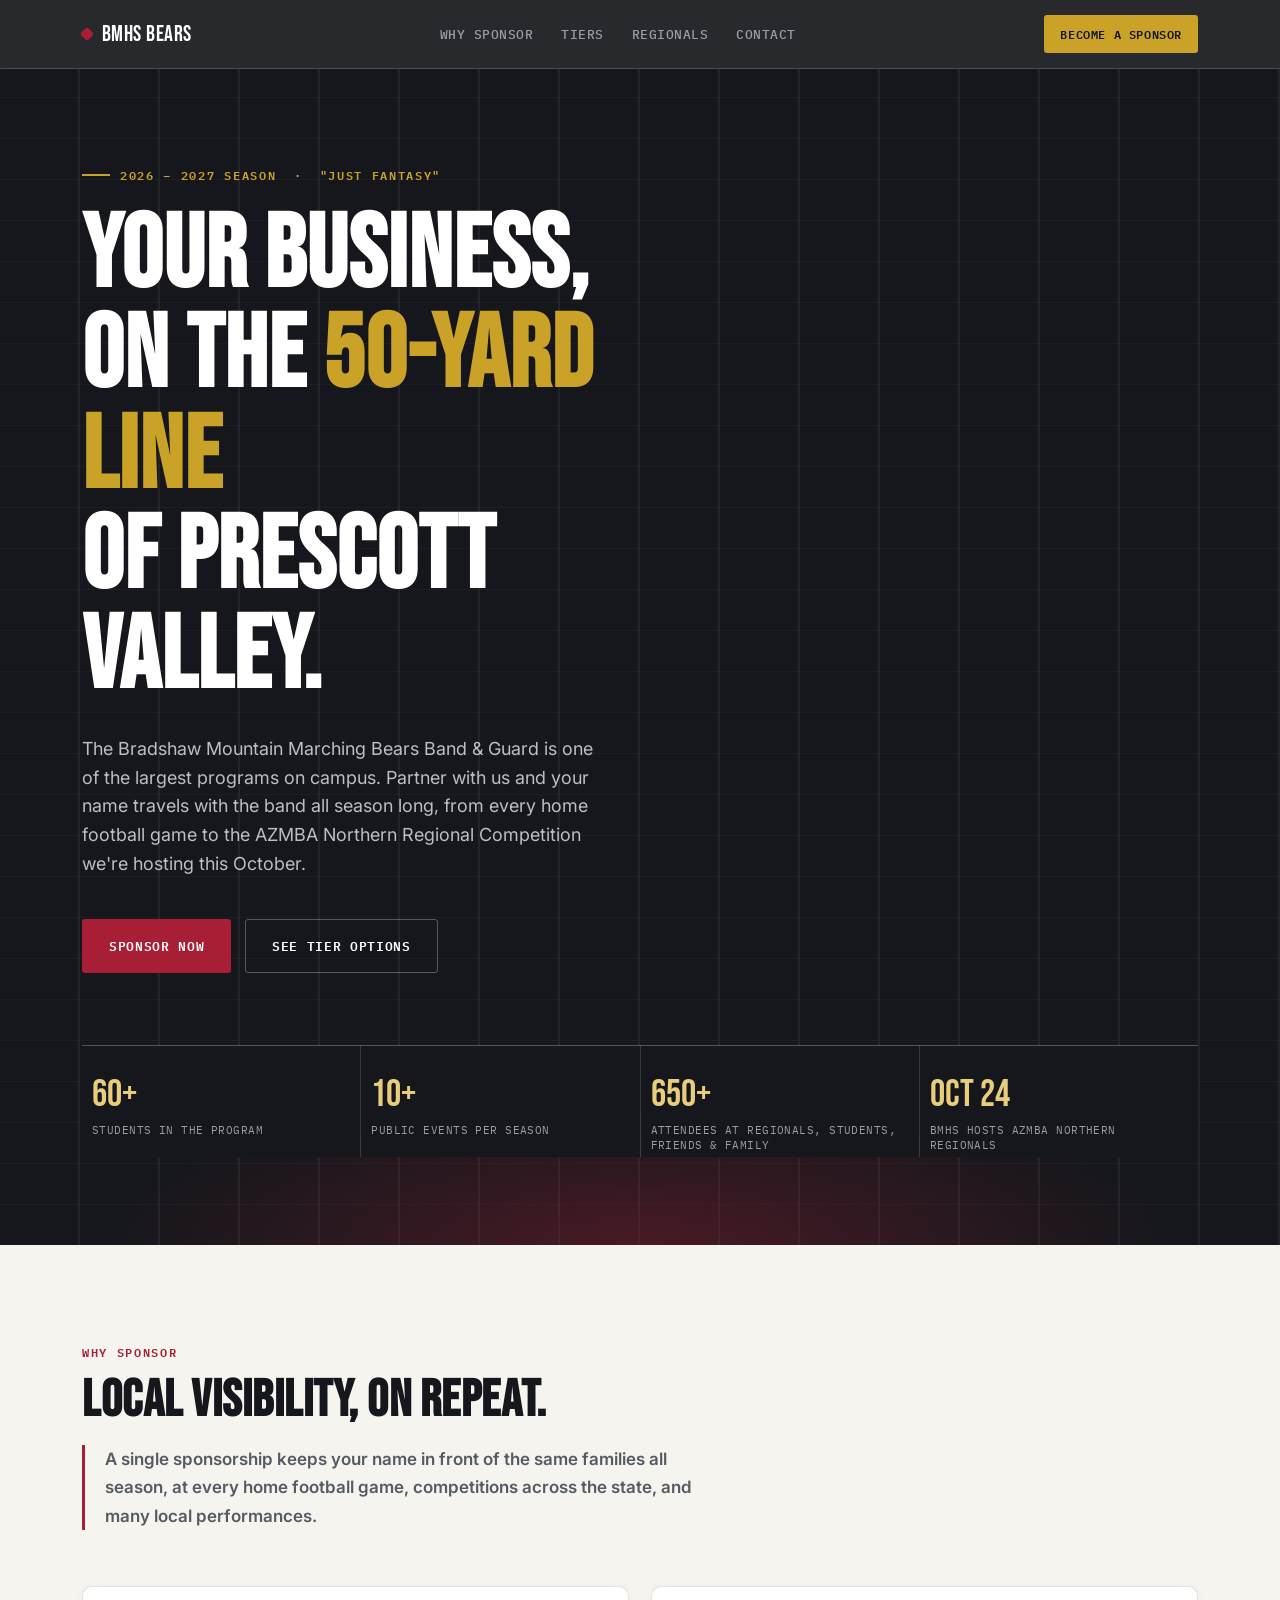
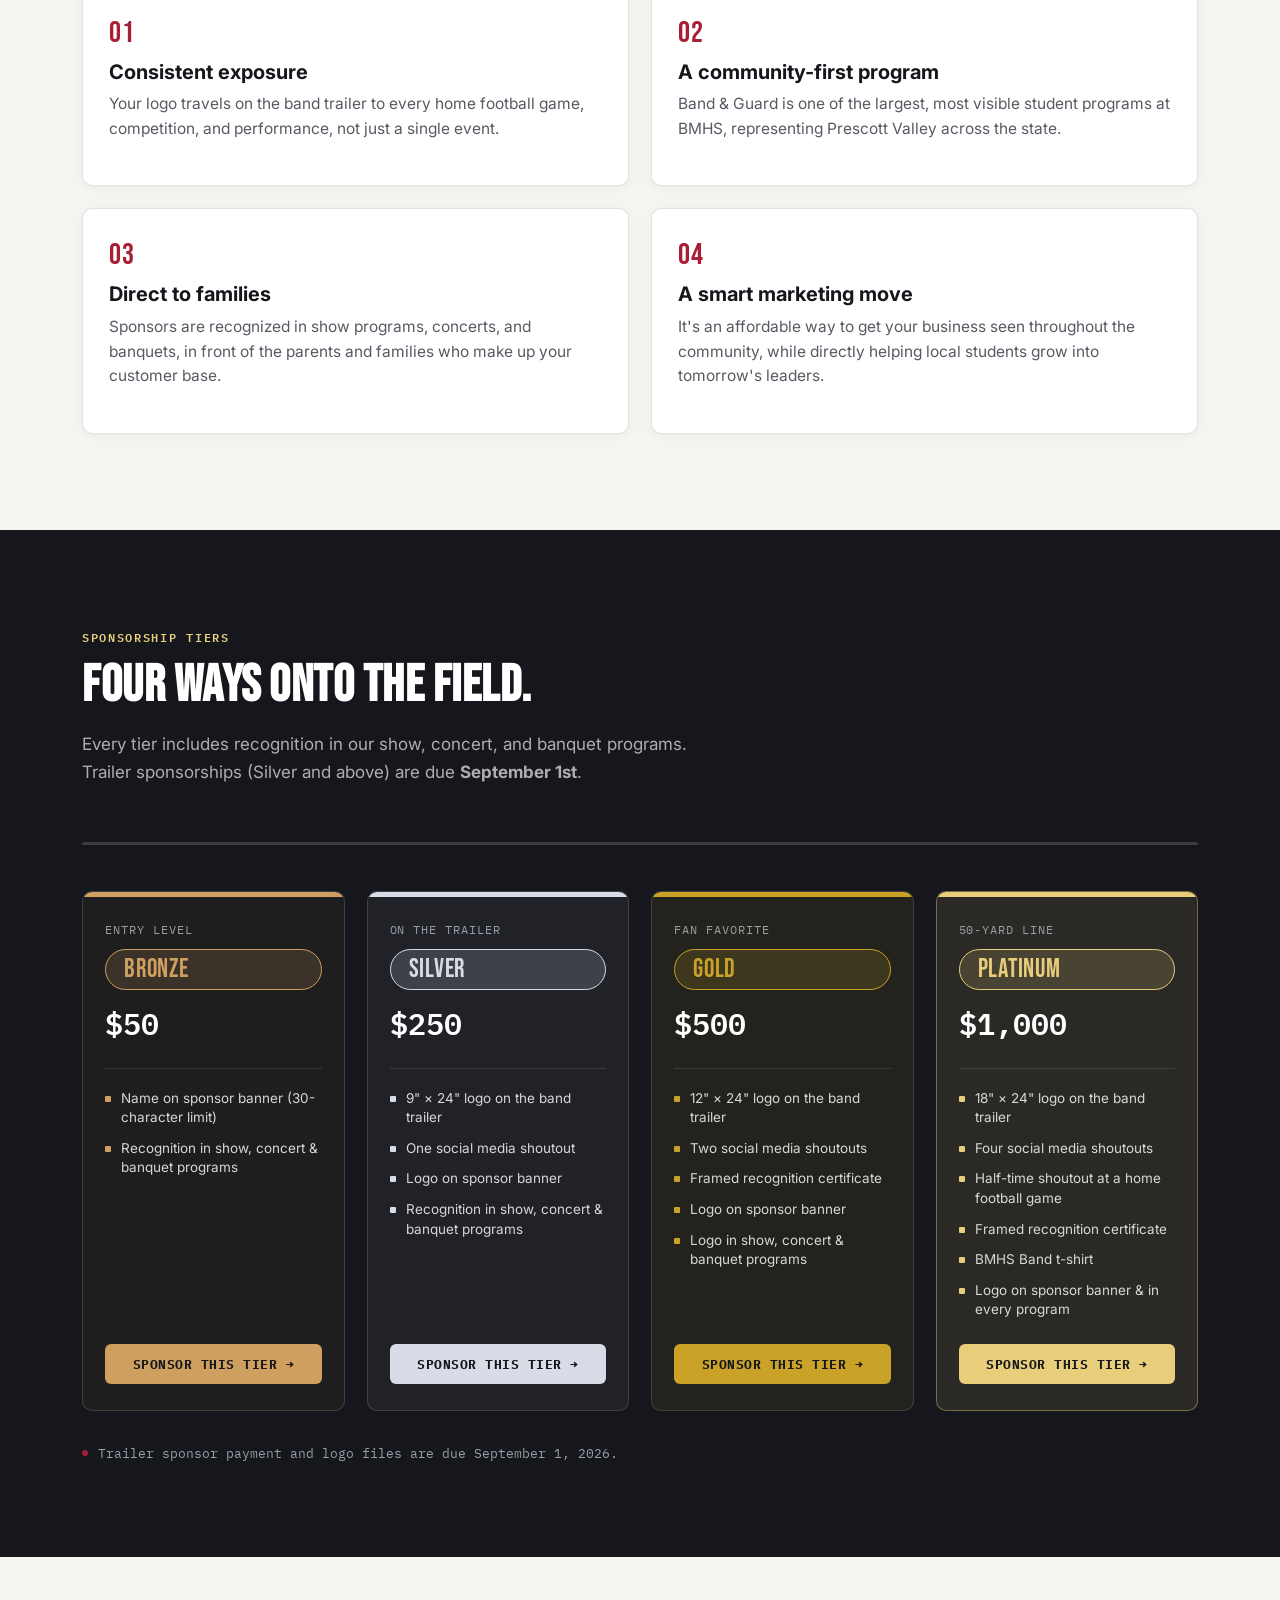
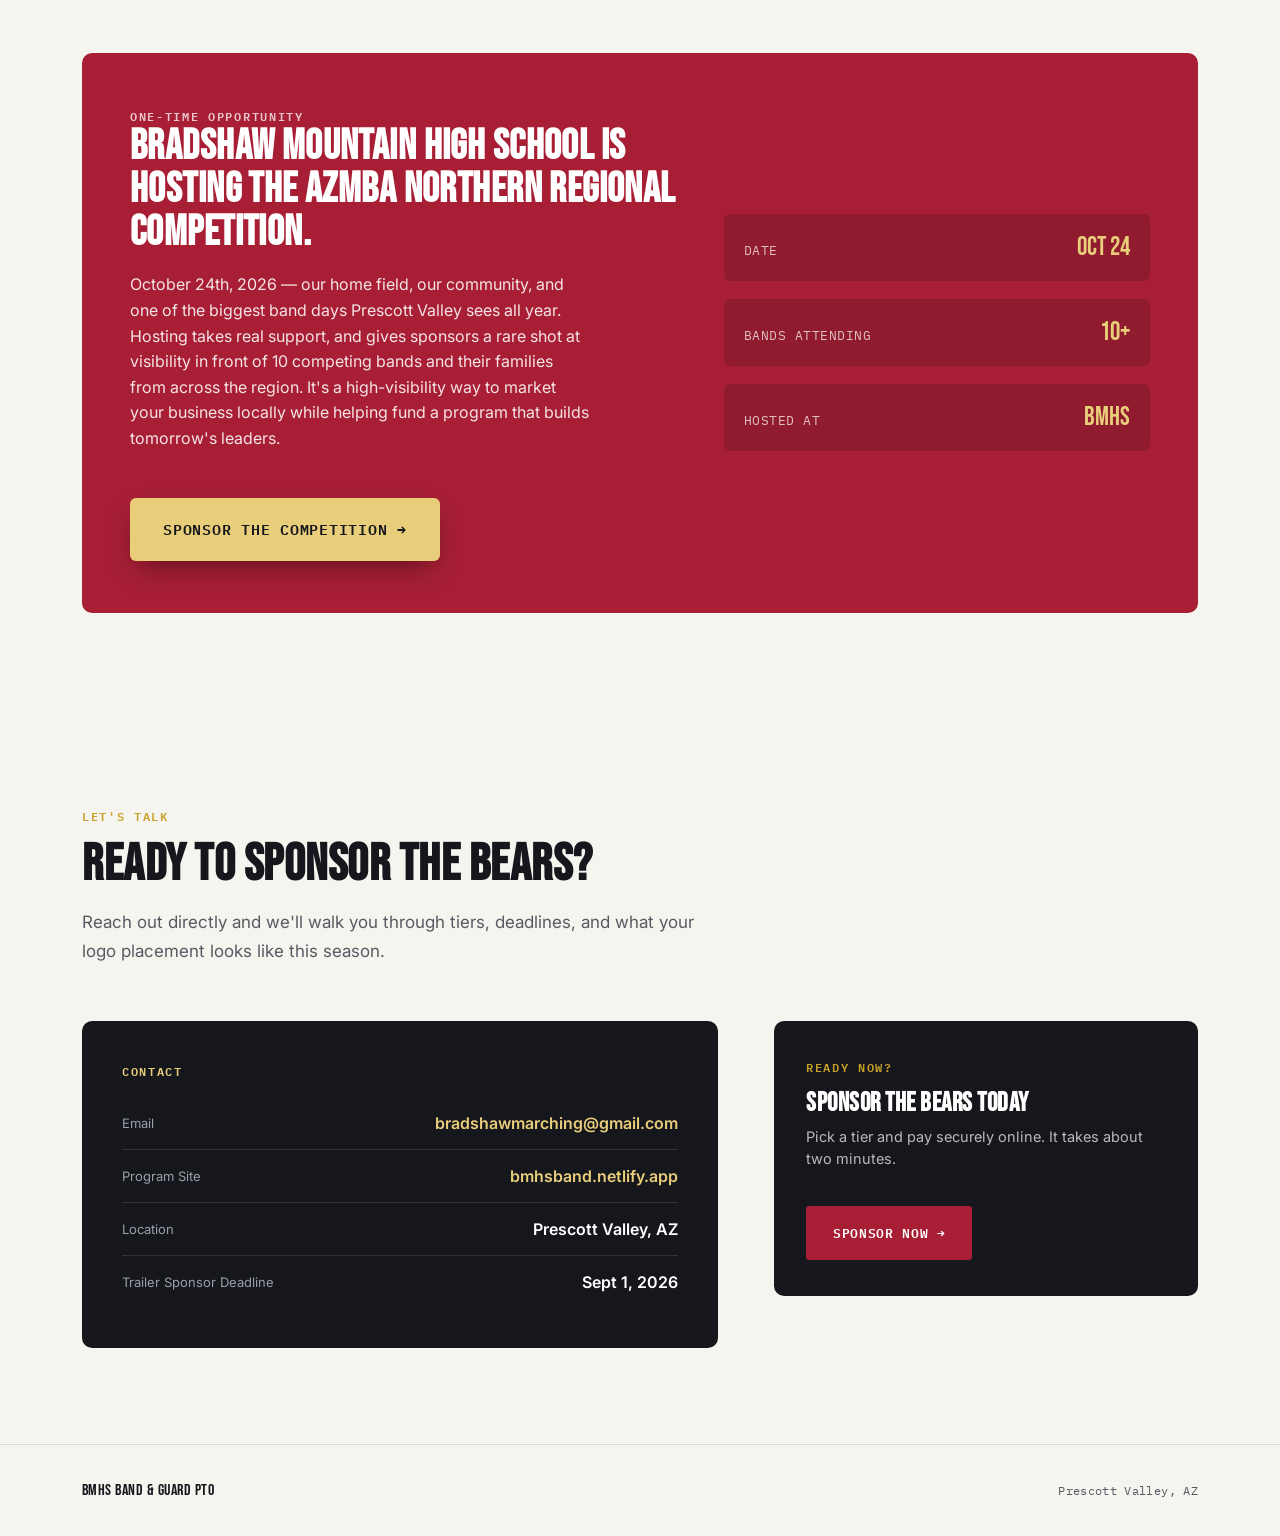
==== bmhs-sponsorship.html @ f2a60cd2 "Add files via upload" ====
<!doctype html>
<html lang="en">
<head>
<meta charset="UTF-8">
<meta name="viewport" content="width=device-width, initial-scale=1">
<title>Sponsor the BMHS Marching Bears — 2026-2027 Season</title>
<meta name="description" content="Sponsorship opportunities with the Bradshaw Mountain High School Marching Band & Guard, Prescott Valley, AZ.">
<link rel="stylesheet" href="bmhs-sponsorship.css">
</head>
<body>

<header class="site-header">
  <div class="wrap">
    <a href="#top" class="brand"><span class="brand-mark"></span>BMHS BEARS</a>
    <nav>
      <a href="#why">Why Sponsor</a>
      <a href="#tiers">Tiers</a>
      <a href="#championship">Regionals</a>
      <a href="#contact">Contact</a>
    </nav>
    <a class="header-cta" href="https://www.zeffy.com/en-US/donation-form/band-sponsorships" target="_blank" rel="noopener">Become a Sponsor</a>
  </div>
</header>

<section class="hero" id="top">
  <div class="wrap">
    <div class="hero-eyebrow">
      <span class="rule"></span>
      <span class="eyebrow">2026 – 2027 Season &nbsp;·&nbsp; "Just Fantasy"</span>
    </div>
    <h1>Your business,<br>on the <span class="accent">50-yard line</span><br>of Prescott Valley.</h1>
    <p class="hero-sub">
      The Bradshaw Mountain Marching Bears Band &amp; Guard is one of the largest programs on campus.
      Partner with us and your name travels with the band all season long, from every home
      football game to the AZMBA Northern Regional Competition we're hosting this October.
    </p>
    <div class="hero-actions">
      <a class="btn btn-primary" href="https://www.zeffy.com/en-US/donation-form/band-sponsorships" target="_blank" rel="noopener">Sponsor Now</a>
      <a class="btn btn-ghost" href="#tiers">See Tier Options</a>
    </div>

    <div class="stat-row">
      <div class="stat">
        <div class="num">60+</div>
        <div class="label">Students in the Program</div>
      </div>
      <div class="stat">
        <div class="num">10+</div>
        <div class="label">Public Events Per Season</div>
      </div>
      <div class="stat">
        <div class="num">650+</div>
        <div class="label">Attendees at Regionals, Students, Friends &amp; Family</div>
      </div>
      <div class="stat">
        <div class="num">Oct 24</div>
        <div class="label">BMHS Hosts AZMBA Northern Regionals</div>
      </div>
    </div>
  </div>
</section>

<section id="why" class="why-section">
  <div class="wrap">
    <div class="section-head reveal">
      <span class="eyebrow">Why Sponsor</span>
      <h2>Local visibility, on repeat.</h2>
      <p class="why-lead">A single sponsorship keeps your name in front of the same families all season,
        at every home football game, competitions across the state, and many local performances.</p>
    </div>
    <div class="why-grid">
      <div class="why-item reveal">
        <div class="mark">01</div>
        <h3>Consistent exposure</h3>
        <p>Your logo travels on the band trailer to every home football game, competition, and
          performance, not just a single event.</p>
      </div>
      <div class="why-item reveal">
        <div class="mark">02</div>
        <h3>A community-first program</h3>
        <p>Band &amp; Guard is one of the largest, most visible student programs at BMHS,
          representing Prescott Valley across the state.</p>
      </div>
      <div class="why-item reveal">
        <div class="mark">03</div>
        <h3>Direct to families</h3>
        <p>Sponsors are recognized in show programs, concerts, and banquets, in front of
          the parents and families who make up your customer base.</p>
      </div>
      <div class="why-item reveal">
        <div class="mark">04</div>
        <h3>A smart marketing move</h3>
        <p>It's an affordable way to get your business seen throughout the community, while
          directly helping local students grow into tomorrow's leaders.</p>
      </div>
    </div>
  </div>
</section>

<section class="field-section" id="tiers">
  <div class="wrap">
    <div class="section-head reveal">
      <span class="eyebrow">Sponsorship Tiers</span>
      <h2>Four ways onto the field.</h2>
      <p>Every tier includes recognition in our show, concert, and banquet programs.
        Trailer sponsorships (Silver and above) are due <strong>September 1st</strong>.</p>
    </div>

    <div class="yard-rail" aria-hidden="true"></div>

    <div class="tier-track">

      <a class="tier-card reveal" data-tier="bronze" href="https://www.zeffy.com/en-US/donation-form/band-sponsorships" target="_blank" rel="noopener">
        <div class="tier-yard">ENTRY LEVEL</div>
        <div class="tier-name">Bronze</div>
        <div class="tier-price">$50</div>
        <ul class="tier-list">
          <li>Name on sponsor banner (30-character limit)</li>
          <li>Recognition in show, concert &amp; banquet programs</li>
        </ul>
        <span class="tier-cta">Sponsor This Tier →</span>
      </a>

      <a class="tier-card reveal" data-tier="silver" href="https://www.zeffy.com/en-US/donation-form/band-sponsorships" target="_blank" rel="noopener">
        <div class="tier-yard">ON THE TRAILER</div>
        <div class="tier-name">Silver</div>
        <div class="tier-price">$250</div>
        <ul class="tier-list">
          <li>9" × 24" logo on the band trailer</li>
          <li>One social media shoutout</li>
          <li>Logo on sponsor banner</li>
          <li>Recognition in show, concert &amp; banquet programs</li>
        </ul>
        <span class="tier-cta">Sponsor This Tier →</span>
      </a>

      <a class="tier-card reveal" data-tier="gold" href="https://www.zeffy.com/en-US/donation-form/band-sponsorships" target="_blank" rel="noopener">
        <div class="tier-yard">FAN FAVORITE</div>
        <div class="tier-name">Gold</div>
        <div class="tier-price">$500</div>
        <ul class="tier-list">
          <li>12" × 24" logo on the band trailer</li>
          <li>Two social media shoutouts</li>
          <li>Framed recognition certificate</li>
          <li>Logo on sponsor banner</li>
          <li>Logo in show, concert &amp; banquet programs</li>
        </ul>
        <span class="tier-cta">Sponsor This Tier →</span>
      </a>

      <a class="tier-card reveal" data-tier="platinum" href="https://www.zeffy.com/en-US/donation-form/band-sponsorships" target="_blank" rel="noopener">
        <div class="tier-yard">50-YARD LINE</div>
        <div class="tier-name">Platinum</div>
        <div class="tier-price">$1,000</div>
        <ul class="tier-list">
          <li>18" × 24" logo on the band trailer</li>
          <li>Four social media shoutouts</li>
          <li>Half-time shoutout at a home football game</li>
          <li>Framed recognition certificate</li>
          <li>BMHS Band t-shirt</li>
          <li>Logo on sponsor banner &amp; in every program</li>
        </ul>
        <span class="tier-cta">Sponsor This Tier →</span>
      </a>

    </div>

    <div class="tier-foot-note reveal">
      <span class="dot"></span>
      Trailer sponsor payment and logo files are due September 1, 2026.
    </div>
  </div>
</section>

<section id="championship">
  <div class="wrap">
    <div class="callout reveal">
      <div>
        <span class="eyebrow" style="color:rgba(255,255,255,0.75)">One-Time Opportunity</span>
        <h2>Bradshaw Mountain High School is hosting the AZMBA Northern Regional Competition.</h2>
        <p>October 24th, 2026 &mdash; our home field, our community, and one of the biggest
          band days Prescott Valley sees all year. Hosting takes real support, and
          gives sponsors a rare shot at visibility in front of 10 competing bands
          and their families from across the region. It's a high-visibility way to
          market your business locally while helping fund a program that builds
          tomorrow's leaders.</p>
        <a class="btn btn-championship" href="https://www.zeffy.com/en-US/donation-form/band-sponsorships" target="_blank" rel="noopener">Sponsor the Competition →</a>
      </div>
      <div class="callout-stats">
        <div class="callout-stat">
          <span class="k">Date</span>
          <span class="v">Oct 24</span>
        </div>
        <div class="callout-stat">
          <span class="k">Bands Attending</span>
          <span class="v">10+</span>
        </div>
        <div class="callout-stat">
          <span class="k">Hosted At</span>
          <span class="v">BMHS</span>
        </div>
      </div>
    </div>
  </div>
</section>

<section id="contact">
  <div class="wrap">
    <div class="section-head reveal">
      <span class="eyebrow">Let's Talk</span>
      <h2>Ready to sponsor the Bears?</h2>
      <p>Reach out directly and we'll walk you through tiers, deadlines, and what
        your logo placement looks like this season.</p>
    </div>

    <div class="contact reveal">
      <div class="contact-card">
        <span class="eyebrow">Contact</span>
        <div class="contact-row">
          <span class="k">Email</span>
          <span class="v"><a href="mailto:bradshawmarching@gmail.com">bradshawmarching@gmail.com</a></span>
        </div>
        <div class="contact-row">
          <span class="k">Program Site</span>
          <span class="v"><a href="https://bmhsband.netlify.app" target="_blank" rel="noopener">bmhsband.netlify.app</a></span>
        </div>
        <div class="contact-row">
          <span class="k">Location</span>
          <span class="v">Prescott Valley, AZ</span>
        </div>
        <div class="contact-row">
          <span class="k">Trailer Sponsor Deadline</span>
          <span class="v">Sept 1, 2026</span>
        </div>
      </div>

      <div class="pay-card">
        <span class="eyebrow" style="color:var(--brass)">Ready Now?</span>
        <h3>Sponsor the Bears today</h3>
        <p>Pick a tier and pay securely online. It takes about two minutes.</p>
        <a class="btn btn-primary pay-card-btn" href="https://www.zeffy.com/en-US/donation-form/band-sponsorships" target="_blank" rel="noopener">Sponsor Now →</a>
      </div>
    </div>
  </div>
</section>

<footer>
  <div class="wrap">
    <span class="foot-tag">BMHS BAND &amp; GUARD PTO</span>
    <span class="foot-left">Prescott Valley, AZ</span>
  </div>
</footer>

<script src="bmhs-sponsorship.js"></script>
</body>
</html>
---- bmhs-sponsorship.css ----
@import url('https://fonts.googleapis.com/css2?family=Bebas+Neue&family=Inter:wght@400;500;600;700;800&family=IBM+Plex+Mono:wght@500;600&display=swap');

:root {
  --ink: #15171c;
  --paper: #f6f4ef;
  --crimson: #a81f35;
  --crimson-dim: #7d1727;
  --brass: #c9a227;
  --brass-light: #e8cd7a;
  --slate: #565a63;
  --slate-light: #9a9ea6;
  --line: rgba(21, 23, 28, 0.12);
  --line-light: rgba(246, 244, 239, 0.18);

  --display: 'Bebas Neue', 'Arial Narrow', sans-serif;
  --body: 'Inter', -apple-system, sans-serif;
  --mono: 'IBM Plex Mono', 'SF Mono', monospace;

  --max: 1180px;
}

* { box-sizing: border-box; }

html { scroll-behavior: smooth; }

@media (prefers-reduced-motion: reduce) {
  html { scroll-behavior: auto; }
  * { animation-duration: 0.001ms !important; transition-duration: 0.001ms !important; }
}

body {
  margin: 0;
  font-family: var(--body);
  color: var(--ink);
  background: var(--paper);
  -webkit-font-smoothing: antialiased;
}

a { color: inherit; }

img { max-width: 100%; display: block; }

.wrap {
  max-width: var(--max);
  margin: 0 auto;
  padding: 0 32px;
}

/* ---------- Utility type styles ---------- */

.eyebrow {
  font-family: var(--mono);
  font-size: 12px;
  font-weight: 600;
  letter-spacing: 0.14em;
  text-transform: uppercase;
  color: var(--brass);
}

h1, h2, h3 {
  font-family: var(--display);
  letter-spacing: 0.01em;
  margin: 0;
  line-height: 0.98;
}

/* ---------- Header / nav ---------- */

.site-header {
  position: sticky;
  top: 0;
  z-index: 50;
  background: rgba(21, 23, 28, 0.92);
  backdrop-filter: blur(6px);
  border-bottom: 1px solid var(--line-light);
}

.site-header .wrap {
  display: flex;
  align-items: center;
  justify-content: space-between;
  height: 68px;
}

.brand {
  display: flex;
  align-items: center;
  gap: 10px;
  font-family: var(--display);
  font-size: 22px;
  color: #fff;
  text-decoration: none;
  letter-spacing: 0.02em;
}

.brand .brand-mark {
  width: 10px;
  height: 10px;
  background: var(--crimson);
  border-radius: 2px;
  transform: rotate(45deg);
  flex: none;
}

.site-header nav {
  display: flex;
  gap: 28px;
}

.site-header nav a {
  font-family: var(--mono);
  font-size: 12.5px;
  font-weight: 500;
  letter-spacing: 0.04em;
  text-transform: uppercase;
  color: var(--slate-light);
  text-decoration: none;
  transition: color 0.15s ease;
}

.site-header nav a:hover,
.site-header nav a:focus-visible { color: #fff; }

.header-cta {
  font-family: var(--mono);
  font-size: 12px;
  font-weight: 600;
  letter-spacing: 0.05em;
  text-transform: uppercase;
  color: var(--ink) !important;
  background: var(--brass);
  padding: 9px 16px;
  border-radius: 3px;
  text-decoration: none;
  white-space: nowrap;
}

.header-cta:hover { background: var(--brass-light); }

/* ---------- Hero ---------- */

.hero {
  position: relative;
  background: var(--ink);
  color: #fff;
  overflow: hidden;
  padding: 96px 0 88px;
}

.hero::before {
  content: '';
  position: absolute;
  inset: 0;
  background-image:
    repeating-linear-gradient(90deg, transparent 0, transparent 78px, rgba(255,255,255,0.055) 78px, rgba(255,255,255,0.055) 80px),
    repeating-linear-gradient(0deg, transparent 0, transparent 40px, rgba(255,255,255,0.03) 40px, rgba(255,255,255,0.03) 41px);
  pointer-events: none;
}

.hero::after {
  content: '';
  position: absolute;
  left: 0; right: 0; bottom: 0;
  height: 220px;
  background: radial-gradient(60% 100% at 50% 100%, rgba(168,31,53,0.35), transparent 70%);
  pointer-events: none;
}

.hero .wrap { position: relative; z-index: 2; }

.hero-eyebrow {
  display: flex;
  align-items: center;
  gap: 10px;
  margin-bottom: 22px;
}

.hero-eyebrow .rule { width: 28px; height: 2px; background: var(--brass); }

.hero h1 {
  font-size: clamp(48px, 8vw, 104px);
  max-width: 15ch;
}

.hero h1 .accent { color: var(--brass); }

.hero-sub {
  font-family: var(--body);
  font-size: 18px;
  line-height: 1.6;
  color: rgba(255,255,255,0.72);
  max-width: 48ch;
  margin-top: 26px;
}

.hero-actions {
  display: flex;
  gap: 14px;
  margin-top: 40px;
  flex-wrap: wrap;
}

.btn {
  font-family: var(--mono);
  font-size: 13px;
  font-weight: 600;
  letter-spacing: 0.05em;
  text-transform: uppercase;
  padding: 15px 26px;
  border-radius: 3px;
  text-decoration: none;
  display: inline-flex;
  align-items: center;
  gap: 8px;
  border: 1px solid transparent;
  transition: transform 0.15s ease, background 0.15s ease, border-color 0.15s ease;
}

.btn-primary { background: var(--crimson); color: #fff; }
.btn-primary:hover { background: #c22540; transform: translateY(-1px); }

.btn-ghost { border-color: rgba(255,255,255,0.28); color: #fff; }
.btn-ghost:hover { border-color: #fff; }

.stat-row {
  display: grid;
  grid-template-columns: repeat(4, 1fr);
  gap: 1px;
  background: rgba(255,255,255,0.14);
  margin-top: 72px;
  border-top: 1px solid rgba(255,255,255,0.14);
}

.stat {
  background: var(--ink);
  padding: 26px 10px 4px;
}

.stat .num {
  font-family: var(--display);
  font-size: clamp(26px, 3.2vw, 38px);
  color: var(--brass-light);
}

.stat .label {
  font-family: var(--mono);
  font-size: 11px;
  letter-spacing: 0.04em;
  text-transform: uppercase;
  color: var(--slate-light);
  margin-top: 6px;
  line-height: 1.4;
}

/* ---------- Section shared ---------- */

section { padding: 96px 0; }

.section-head {
  max-width: 640px;
  margin-bottom: 56px;
}

.section-head h2 {
  font-size: clamp(34px, 4.5vw, 52px);
  margin-top: 14px;
}

.section-head p {
  font-family: var(--body);
  font-size: 17px;
  color: var(--slate);
  line-height: 1.65;
  margin-top: 18px;
}

/* ---------- Why sponsor ---------- */

.why-section {
  background: var(--paper);
  color: var(--ink);
  position: relative;
}

.why-section .eyebrow { color: var(--crimson); }
.why-section .section-head h2 { color: var(--ink); }

.why-lead {
  font-family: var(--body);
  font-size: 20px;
  font-weight: 600;
  color: var(--ink);
  line-height: 1.55;
  margin-top: 18px;
  border-left: 3px solid var(--crimson);
  padding-left: 20px;
}

.why-grid {
  display: grid;
  grid-template-columns: repeat(2, 1fr);
  gap: 22px;
}

.why-item {
  background: #fff;
  border: 1px solid var(--line);
  border-radius: 10px;
  padding: 28px 26px;
  box-shadow: 0 2px 10px rgba(21,23,28,0.04);
  transition: transform 0.2s ease, border-color 0.2s ease, box-shadow 0.2s ease;
}

.why-item:hover {
  transform: translateY(-4px);
  border-color: var(--crimson);
  box-shadow: 0 12px 28px rgba(21,23,28,0.1);
}

.why-item .mark {
  font-family: var(--display);
  font-size: 30px;
  color: var(--crimson);
  letter-spacing: 0.03em;
}

.why-item h3 {
  font-family: var(--body);
  font-size: 20px;
  font-weight: 700;
  letter-spacing: 0;
  color: var(--ink);
  margin-top: 12px;
}

.why-item p {
  font-family: var(--body);
  font-size: 15.5px;
  color: var(--slate);
  line-height: 1.6;
  margin-top: 10px;
}

/* ---------- Tier field (signature element) ---------- */

.field-section {
  background: var(--ink);
  color: #fff;
  position: relative;
}

.field-section .section-head p { color: rgba(255,255,255,0.65); }
.field-section .section-head .eyebrow { color: var(--brass-light); }
.field-section .section-head h2 { color: #fff; }

.yard-rail {
  position: relative;
  height: 3px;
  background: rgba(255,255,255,0.16);
  margin: 0 0 0;
  border-radius: 2px;
}

.yard-rail::before,
.yard-rail::after { content: none; }

.tier-track {
  display: grid;
  grid-template-columns: repeat(4, 1fr);
  gap: 22px;
  margin-top: 46px;
}

.tier-card {
  position: relative;
  background: rgba(255,255,255,0.04);
  border: 1px solid rgba(255,255,255,0.14);
  border-radius: 10px;
  padding: 30px 22px 26px;
  display: flex;
  flex-direction: column;
  text-decoration: none;
  cursor: pointer;
  overflow: hidden;
  transition: transform 0.2s ease, border-color 0.2s ease, background 0.2s ease, box-shadow 0.2s ease;
}

.tier-card::before {
  content: '';
  position: absolute;
  top: 0; left: 0; right: 0;
  height: 5px;
  background: var(--tier-color, var(--brass));
}

.tier-card:hover {
  transform: translateY(-8px);
  border-color: var(--tier-color, var(--brass));
  background: rgba(255,255,255,0.07);
  box-shadow: 0 16px 40px -12px rgba(0,0,0,0.55);
}

.tier-cta {
  margin-top: 24px;
  font-family: var(--mono);
  font-size: 12.5px;
  font-weight: 700;
  letter-spacing: 0.04em;
  text-transform: uppercase;
  color: var(--ink);
  background: var(--tier-color, var(--brass));
  display: flex;
  align-items: center;
  justify-content: center;
  gap: 6px;
  padding: 12px 14px;
  border-radius: 6px;
  transition: filter 0.15s ease, transform 0.15s ease;
}

.tier-card:hover .tier-cta { filter: brightness(1.1); transform: translateY(-1px); }

.tier-yard {
  font-family: var(--mono);
  font-size: 12px;
  letter-spacing: 0.08em;
  color: var(--slate-light);
}

.tier-name {
  display: inline-block;
  font-family: var(--display);
  font-size: 26px;
  color: var(--tier-color, var(--brass));
  background: color-mix(in srgb, var(--tier-color, var(--brass)) 16%, transparent);
  border: 1px solid var(--tier-color, var(--brass));
  border-radius: 999px;
  padding: 4px 18px;
  margin-top: 12px;
  letter-spacing: 0.03em;
}

.tier-price {
  font-family: var(--mono);
  font-size: 30px;
  font-weight: 600;
  margin-top: 10px;
}

.tier-price span {
  font-size: 13px;
  color: var(--slate-light);
  font-weight: 500;
  margin-left: 4px;
}

.tier-list {
  list-style: none;
  margin: 22px 0 0;
  padding: 20px 0 0;
  border-top: 1px solid rgba(255,255,255,0.12);
  flex: 1;
  display: flex;
  flex-direction: column;
  gap: 11px;
}

.tier-list li {
  font-family: var(--body);
  font-size: 13.5px;
  line-height: 1.45;
  color: rgba(255,255,255,0.82);
  padding-left: 16px;
  position: relative;
}

.tier-list li::before {
  content: '';
  position: absolute;
  left: 0;
  top: 7px;
  width: 6px;
  height: 6px;
  background: var(--tier-color, var(--brass));
  border-radius: 1px;
}

.tier-card[data-tier="bronze"] { --tier-color: #cf9f5f; background: rgba(207, 159, 95, 0.06); }
.tier-card[data-tier="silver"] { --tier-color: #d7dce6; background: rgba(215, 220, 230, 0.06); }
.tier-card[data-tier="gold"] { --tier-color: var(--brass); background: rgba(201, 162, 39, 0.08); }
.tier-card[data-tier="platinum"] {
  --tier-color: var(--brass-light);
  background: rgba(232, 205, 122, 0.1);
  border-color: rgba(232, 205, 122, 0.4);
}

.tier-foot-note {
  margin-top: 34px;
  font-family: var(--mono);
  font-size: 12.5px;
  color: var(--slate-light);
  display: flex;
  align-items: center;
  gap: 10px;
}

.tier-foot-note .dot {
  width: 6px; height: 6px; background: var(--crimson); border-radius: 50%;
  flex: none;
}

/* ---------- Championship callout ---------- */

.callout {
  background: var(--crimson);
  color: #fff;
  border-radius: 10px;
  padding: 52px 48px;
  display: grid;
  grid-template-columns: 1.3fr 1fr;
  gap: 40px;
  align-items: center;
}

.callout h2 {
  font-size: clamp(30px, 4vw, 42px);
  line-height: 1.02;
}

.callout p {
  font-family: var(--body);
  font-size: 16px;
  line-height: 1.6;
  color: rgba(255,255,255,0.88);
  margin-top: 18px;
  max-width: 46ch;
}

.callout-stats {
  display: grid;
  gap: 18px;
}

.callout-stat {
  background: rgba(0,0,0,0.14);
  border-radius: 6px;
  padding: 18px 20px;
  display: flex;
  justify-content: space-between;
  align-items: baseline;
}

.callout-stat .k {
  font-family: var(--mono);
  font-size: 12.5px;
  color: rgba(255,255,255,0.72);
  text-transform: uppercase;
  letter-spacing: 0.04em;
}

.callout-stat .v {
  font-family: var(--display);
  font-size: 26px;
  color: var(--brass-light);
}

.btn-championship {
  background: var(--brass-light);
  color: var(--ink);
  font-size: 15px;
  padding: 18px 32px;
  margin-top: 30px;
  border-radius: 6px;
  box-shadow: 0 12px 30px -8px rgba(0,0,0,0.45);
}

.btn-championship:hover {
  background: #fff;
  transform: translateY(-2px);
}

/* ---------- Contact ---------- */

.contact {
  display: grid;
  grid-template-columns: 1.2fr 0.8fr;
  gap: 56px;
  align-items: start;
}

.contact-card {
  background: var(--ink);
  color: #fff;
  border-radius: 10px;
  padding: 40px;
}

.contact-card .eyebrow { color: var(--brass-light); margin-bottom: 16px; display: block; }

.contact-row {
  display: flex;
  justify-content: space-between;
  align-items: center;
  padding: 16px 0;
  border-bottom: 1px solid rgba(255,255,255,0.12);
  font-family: var(--body);
}

.contact-row:last-child { border-bottom: none; }

.contact-row .k { font-size: 13px; color: var(--slate-light); }
.contact-row .v { font-size: 16px; font-weight: 600; }
.contact-row .v a { text-decoration: none; color: var(--brass-light); }

.pay-card {
  background: var(--ink);
  color: #fff;
  border-radius: 10px;
  padding: 36px 32px;
  display: flex;
  flex-direction: column;
  align-items: flex-start;
}

.pay-card h3 {
  font-family: var(--display);
  font-size: 26px;
  color: #fff;
  margin-top: 14px;
  letter-spacing: 0.02em;
}

.pay-card p {
  font-family: var(--body);
  font-size: 14.5px;
  color: rgba(255,255,255,0.7);
  line-height: 1.5;
  margin-top: 10px;
}

.pay-card-btn { margin-top: 22px; }

/* ---------- Footer ---------- */

footer {
  border-top: 1px solid var(--line);
  padding: 36px 0;
}

footer .wrap {
  display: flex;
  justify-content: space-between;
  align-items: center;
  flex-wrap: wrap;
  gap: 12px;
}

footer .foot-left {
  font-family: var(--mono);
  font-size: 12px;
  color: var(--slate);
  letter-spacing: 0.03em;
}

footer .foot-tag {
  font-family: var(--display);
  font-size: 16px;
  color: var(--ink);
  letter-spacing: 0.03em;
}

/* ---------- Scroll reveal ---------- */

.reveal {
  opacity: 0;
  transform: translateY(18px);
  transition: opacity 0.6s ease, transform 0.6s ease;
}

.reveal.is-visible {
  opacity: 1;
  transform: translateY(0);
}

/* ---------- Responsive ---------- */

@media (max-width: 900px) {
  .why-grid { grid-template-columns: 1fr; gap: 16px; }
  .tier-track { grid-template-columns: repeat(2, 1fr); }
  .callout { grid-template-columns: 1fr; padding: 36px 26px; }
  .contact { grid-template-columns: 1fr; }
  .stat-row { grid-template-columns: 1fr 1fr; gap: 1px; }
  .site-header nav { display: none; }
}

@media (max-width: 560px) {
  .tier-track { grid-template-columns: 1fr; }
  .hero { padding: 72px 0 64px; }
  section { padding: 68px 0; }
  .wrap { padding: 0 20px; }
}

/* Focus visibility */
a:focus-visible, button:focus-visible {
  outline: 2px solid var(--brass);
  outline-offset: 2px;
}
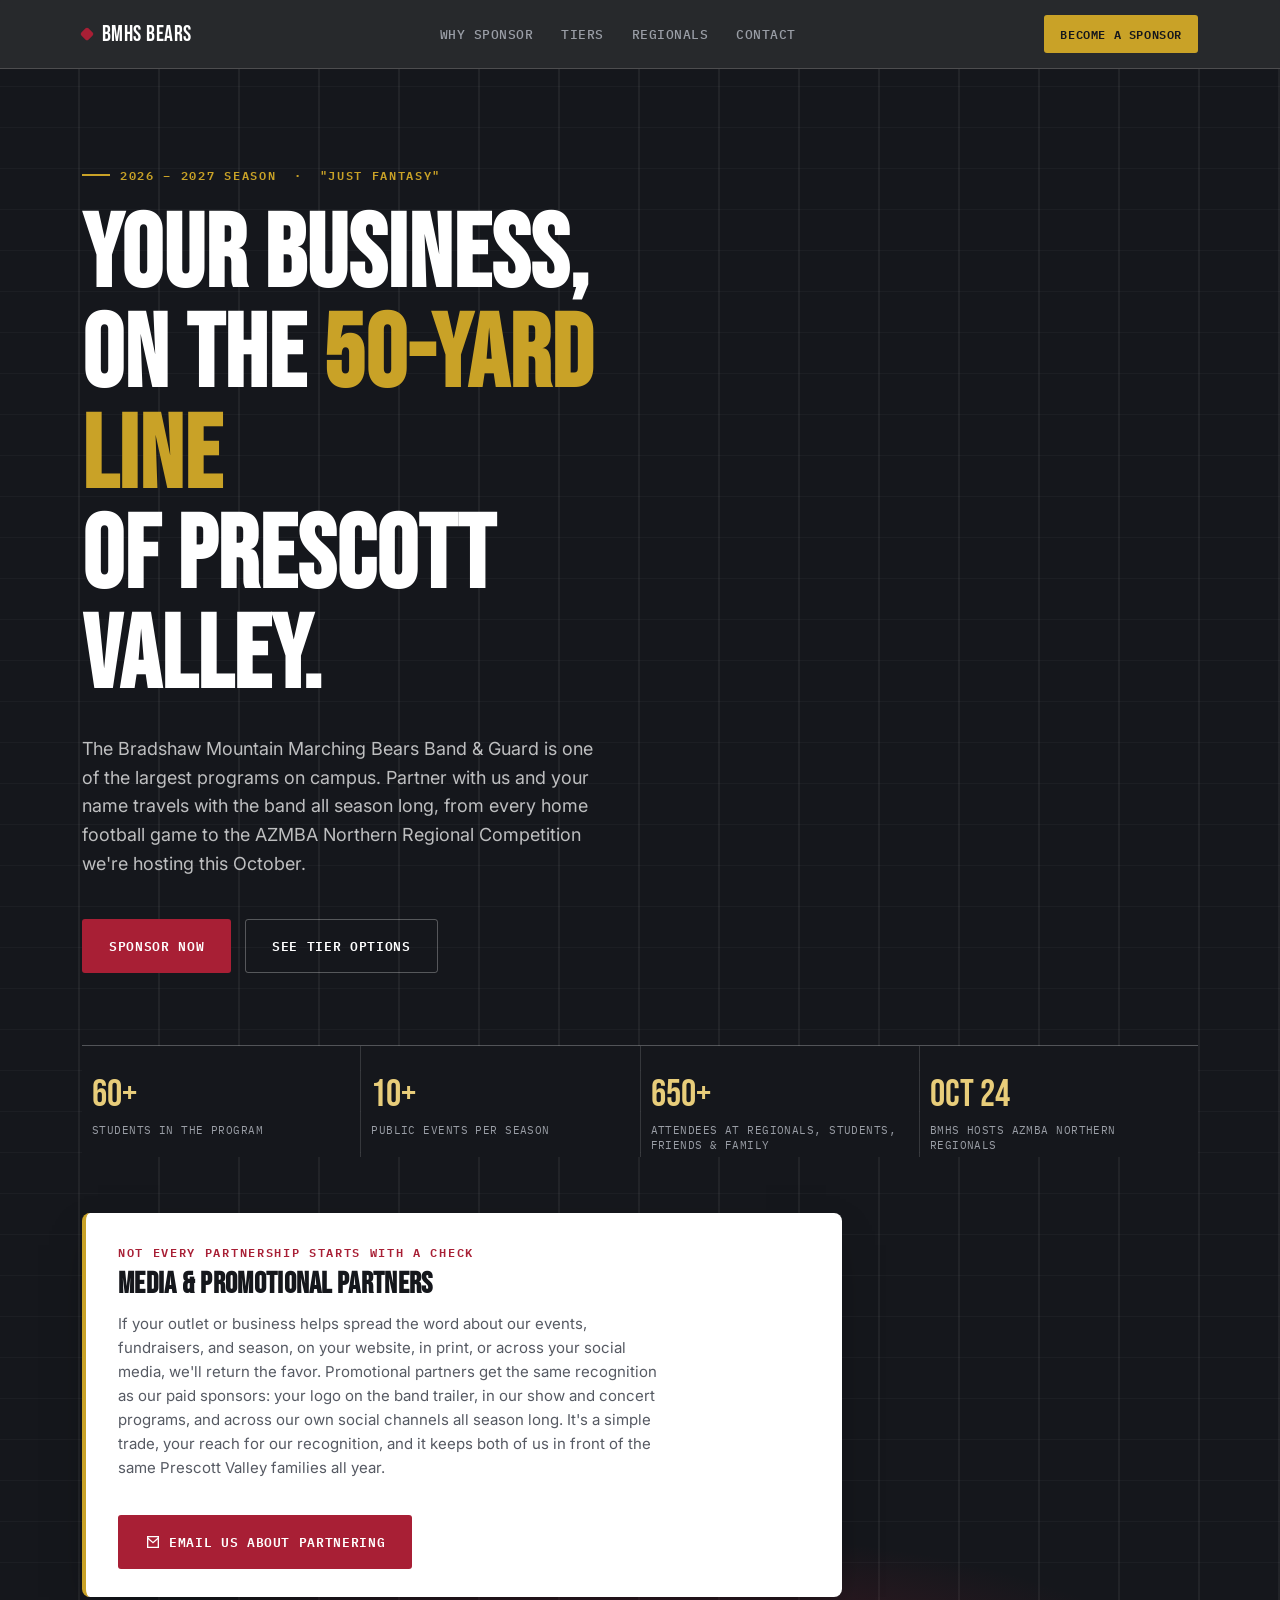
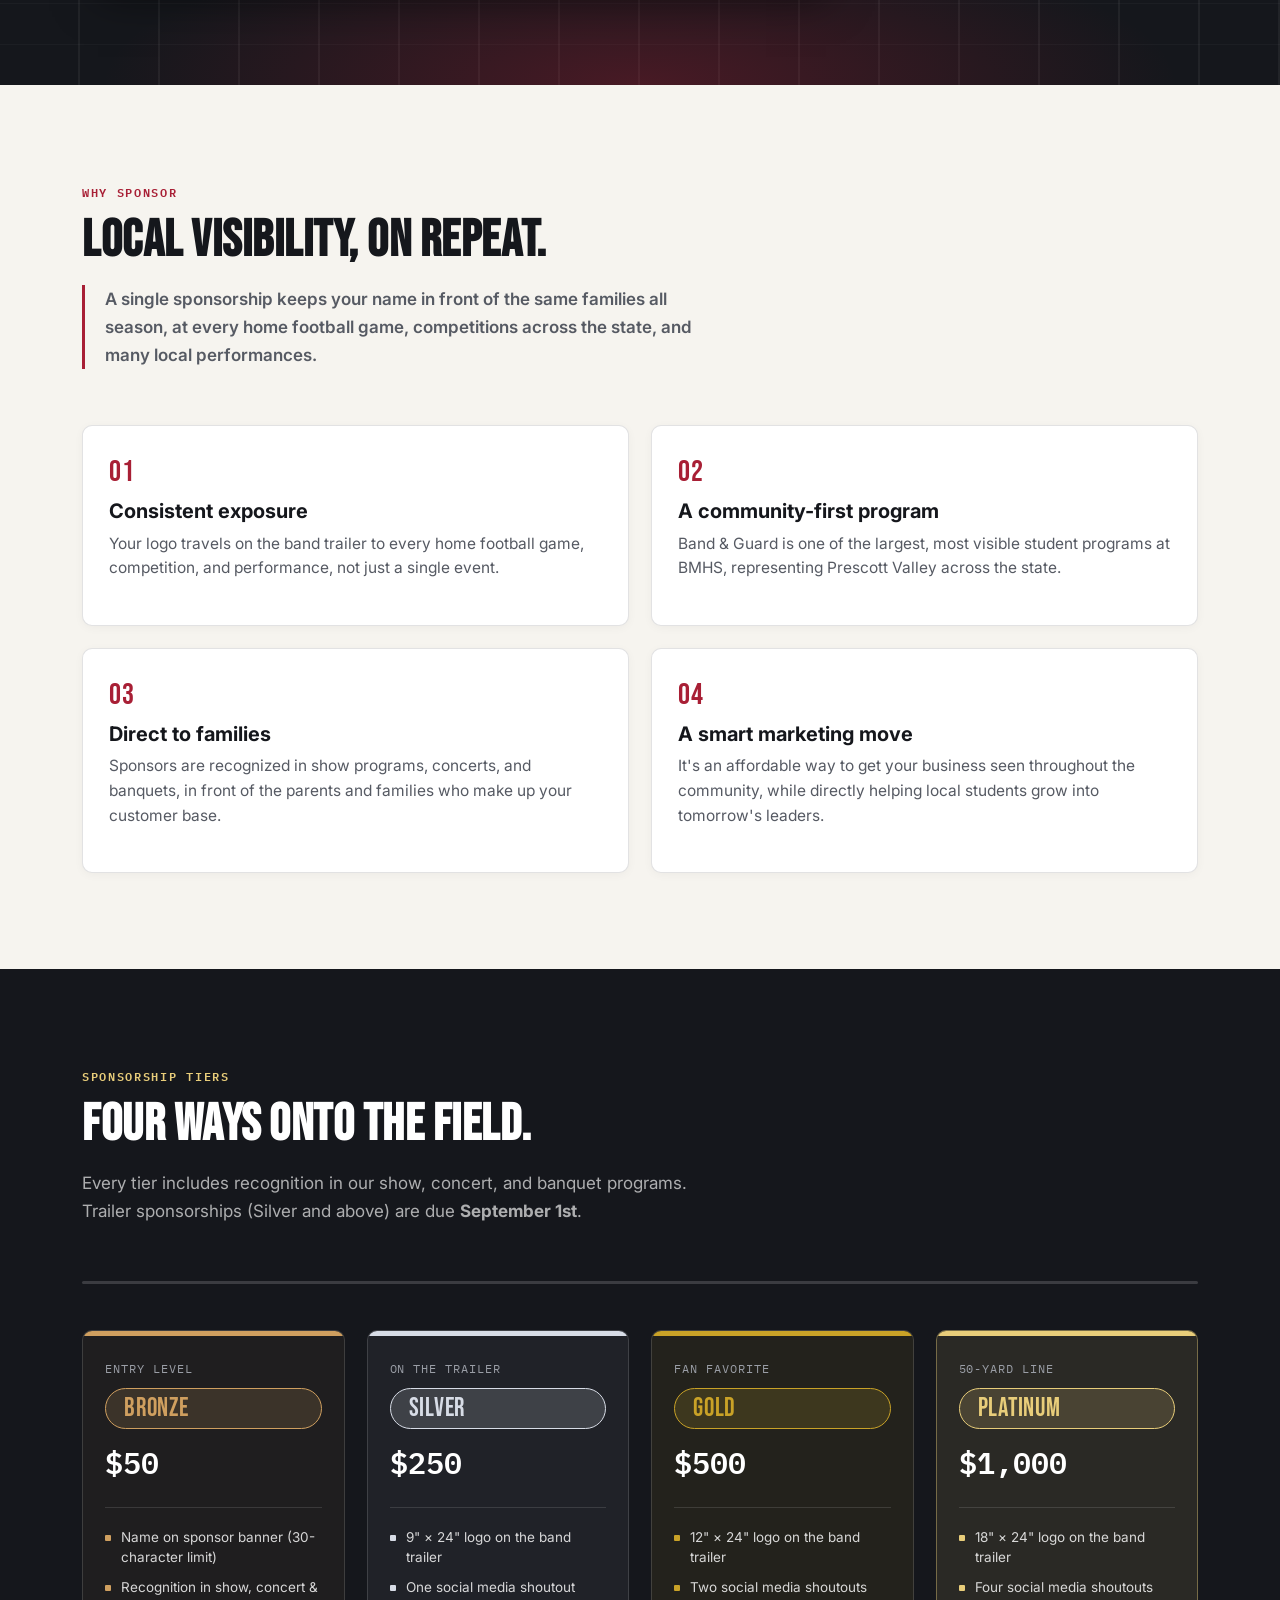
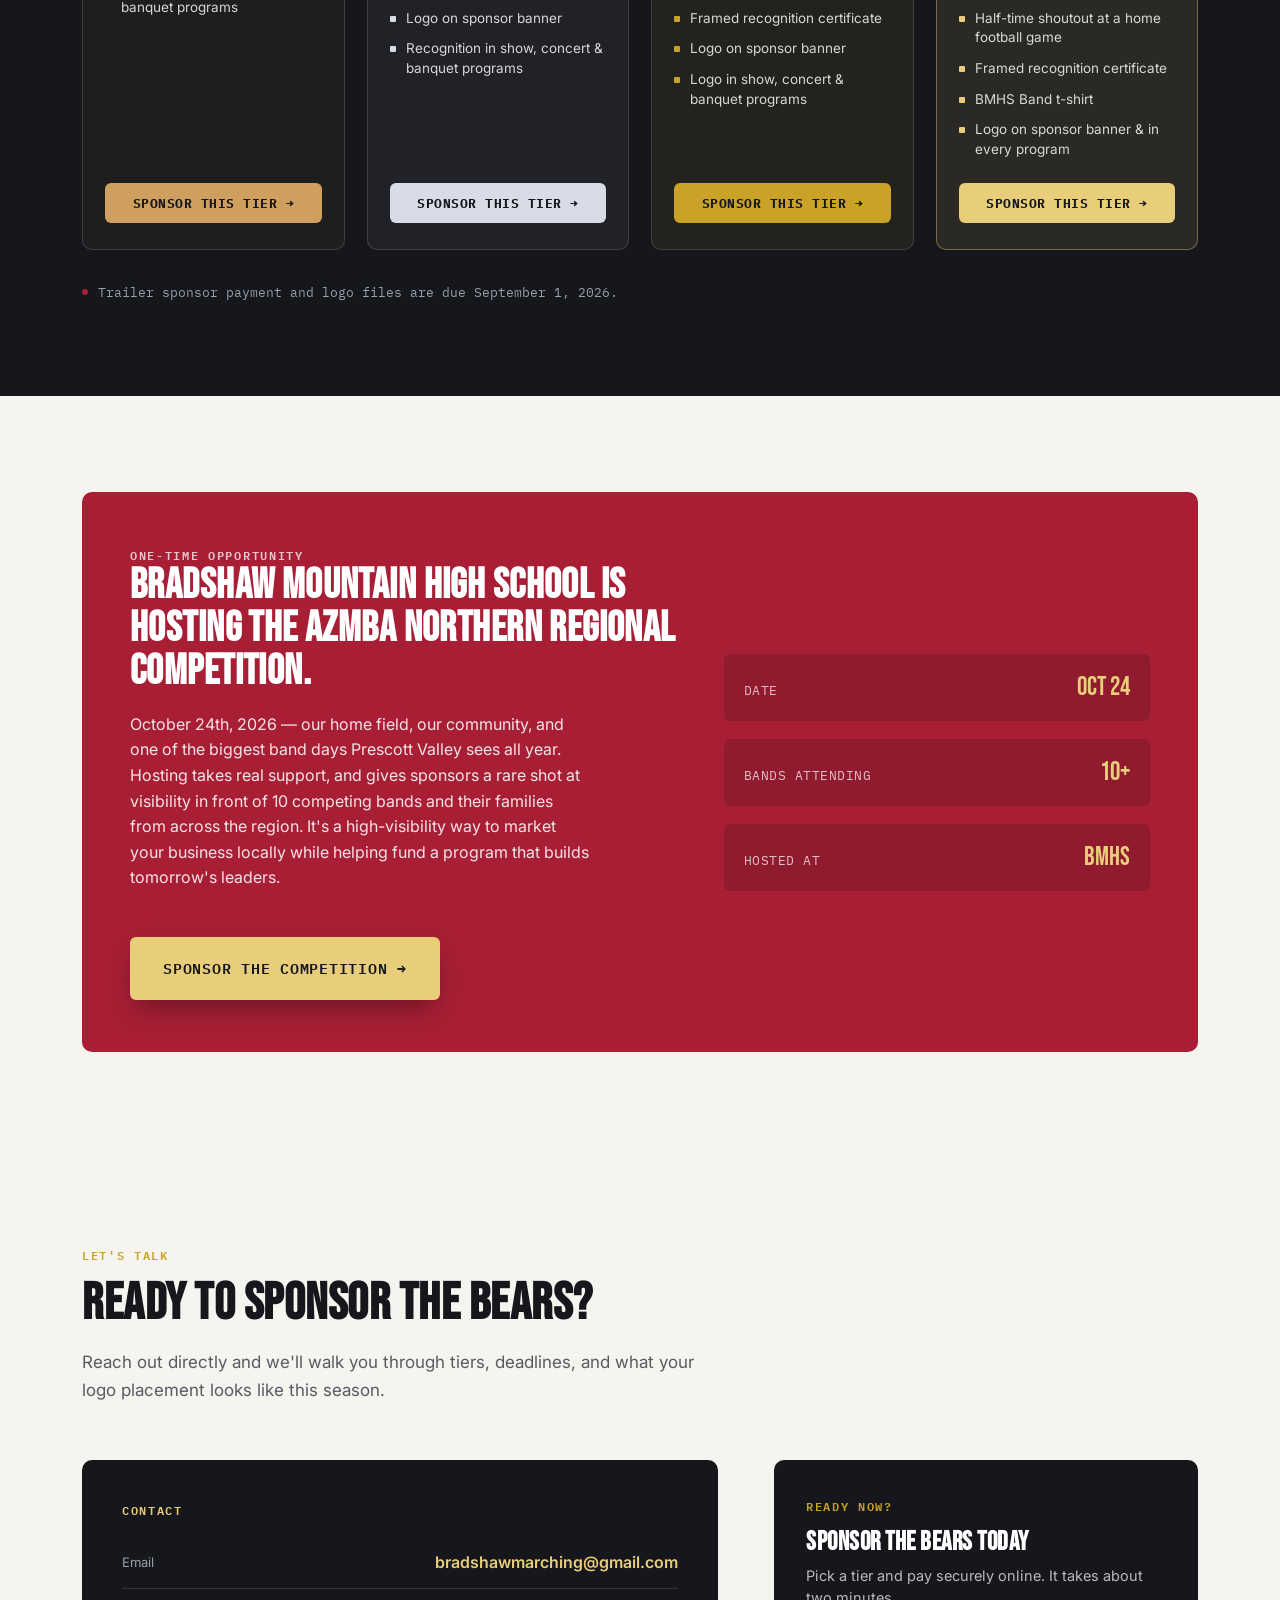
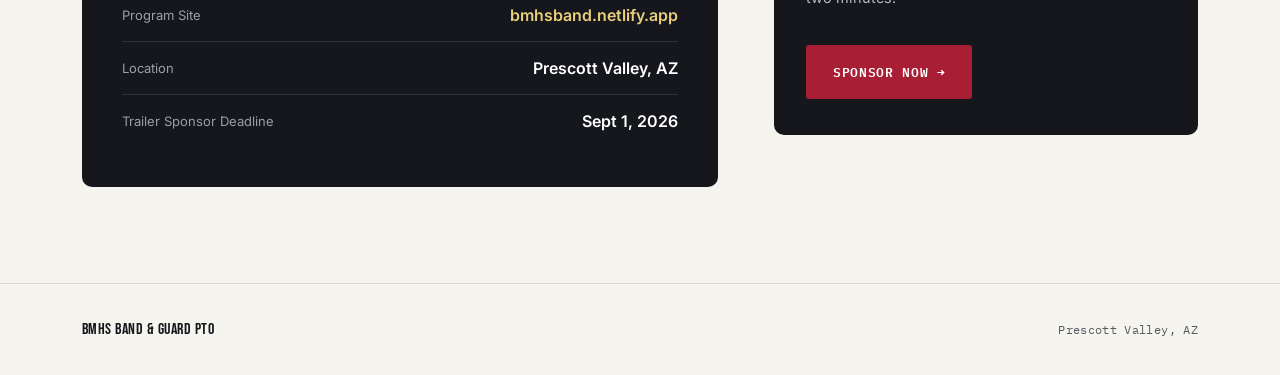
==== commit ca275083: "Add files via upload" ====
--- a/bmhs-sponsorship.html
+++ b/bmhs-sponsorship.html
@@ -56,6 +56,22 @@
         <div class="num">Oct 24</div>
         <div class="label">BMHS Hosts AZMBA Northern Regionals</div>
       </div>
+    </div>
+
+    <div class="media-card reveal">
+      <span class="eyebrow">Not Every Partnership Starts With A Check</span>
+      <h2>Media &amp; promotional partners</h2>
+      <p>If your outlet or business helps spread the word about our events, fundraisers,
+        and season, on your website, in print, or across your social media, we'll return
+        the favor. Promotional partners get the same recognition as our paid sponsors:
+        your logo on the band trailer, in our show and concert programs, and across our
+        own social channels all season long. It's a simple trade, your reach for our
+        recognition, and it keeps both of us in front of the same Prescott Valley
+        families all year.</p>
+      <a class="btn btn-primary" href="mailto:bradshawmarching@gmail.com?subject=Media%20%26%20Promotional%20Partnership">
+        <svg width="16" height="16" viewBox="0 0 24 24" fill="none" stroke="currentColor" stroke-width="2" style="flex:none"><path d="M4 4h16v16H4z"/><path d="M4 6l8 7 8-7"/></svg>
+        Email Us About Partnering
+      </a>
     </div>
   </div>
 </section>
--- a/bmhs-sponsorship.css
+++ b/bmhs-sponsorship.css
@@ -274,6 +274,40 @@
   margin-top: 18px;
 }
 
+/* ---------- Media & promotional partners ---------- */
+
+.media-card {
+  background: #fff;
+  border-left: 4px solid var(--brass);
+  border-radius: 8px;
+  padding: 28px 32px;
+  max-width: 760px;
+  margin-top: 56px;
+  box-shadow: 0 16px 40px -16px rgba(0,0,0,0.5);
+}
+
+.media-card .eyebrow { color: var(--crimson); }
+
+.media-card h2 {
+  font-size: clamp(24px, 3vw, 30px);
+  margin-top: 8px;
+  color: var(--ink);
+}
+
+.media-card p {
+  font-family: var(--body);
+  font-size: 15px;
+  color: var(--slate);
+  line-height: 1.6;
+  margin-top: 12px;
+  max-width: 62ch;
+}
+
+.media-card .btn {
+  margin-top: 20px;
+  gap: 8px;
+}
+
 /* ---------- Why sponsor ---------- */
 
 .why-section {
@@ -698,6 +732,7 @@
   .hero { padding: 72px 0 64px; }
   section { padding: 68px 0; }
   .wrap { padding: 0 20px; }
+  .media-card { padding: 22px 20px; margin-top: 40px; }
 }
 
 /* Focus visibility */
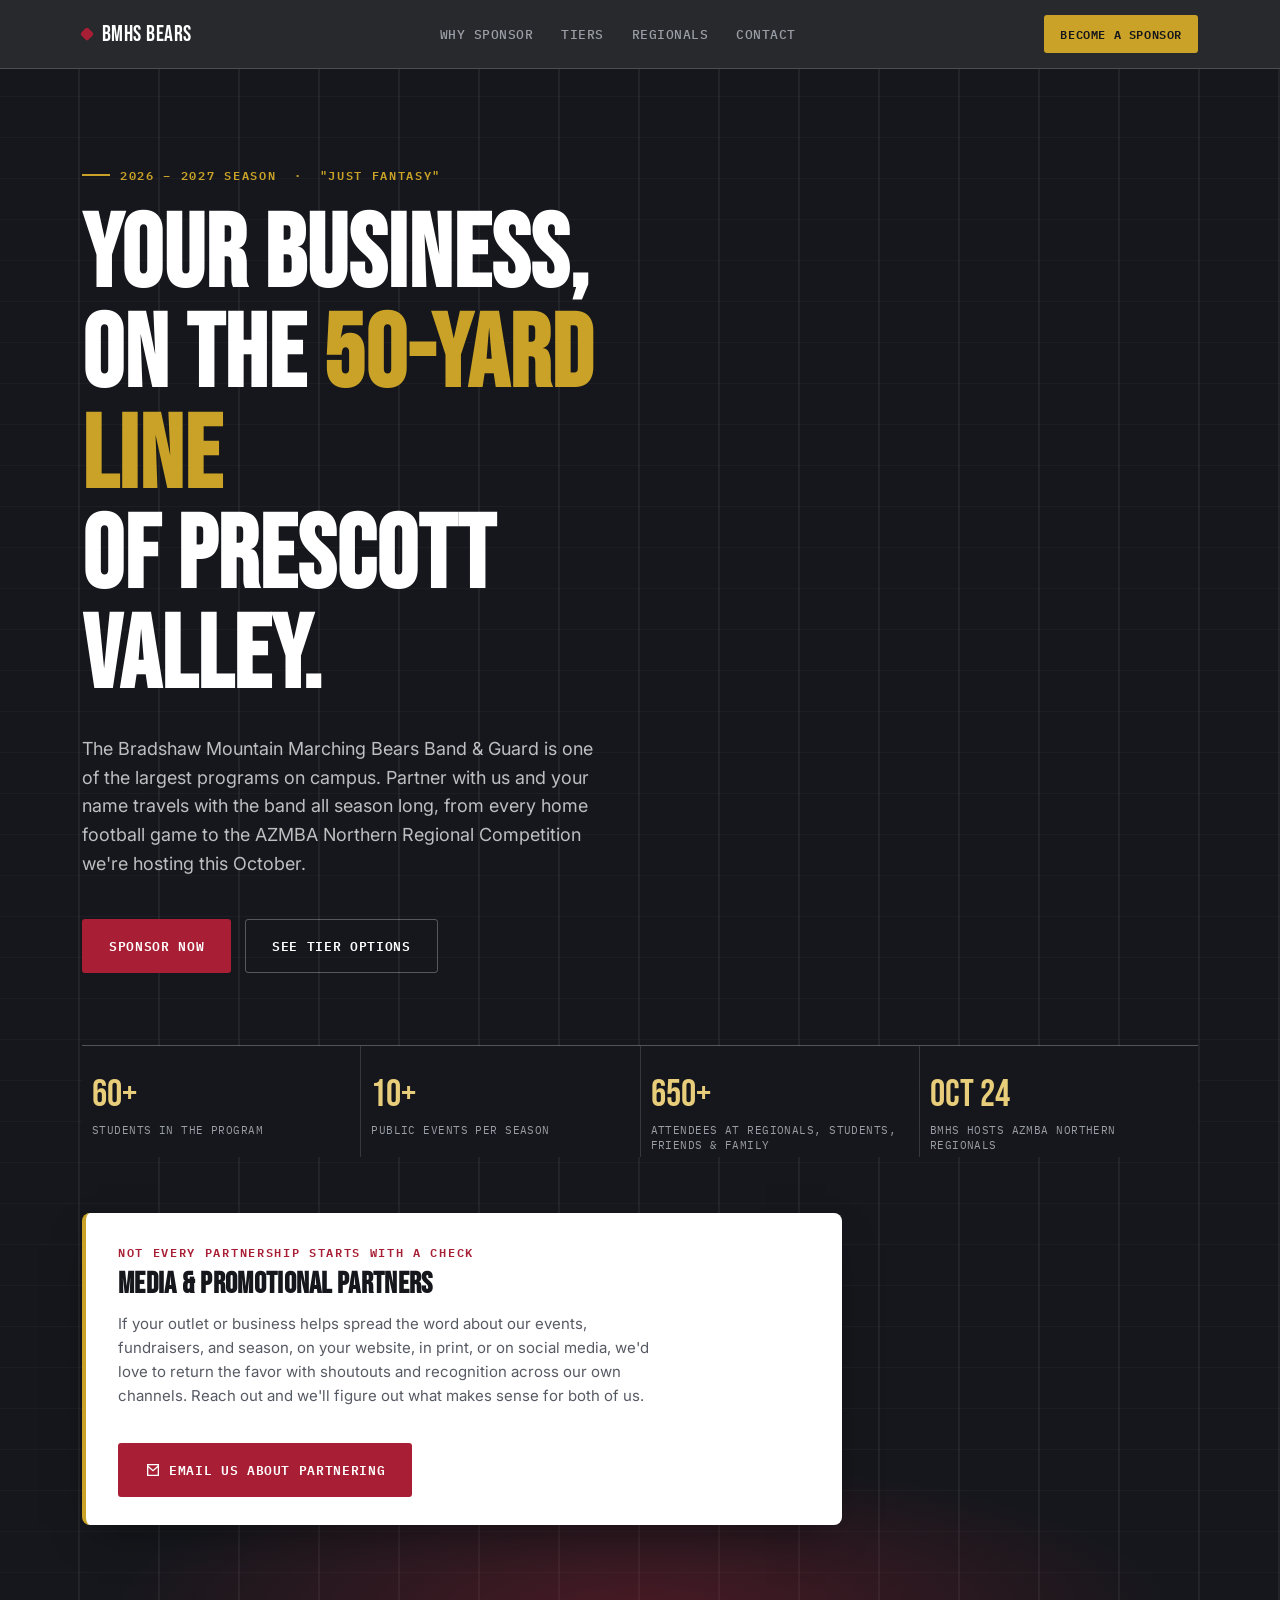
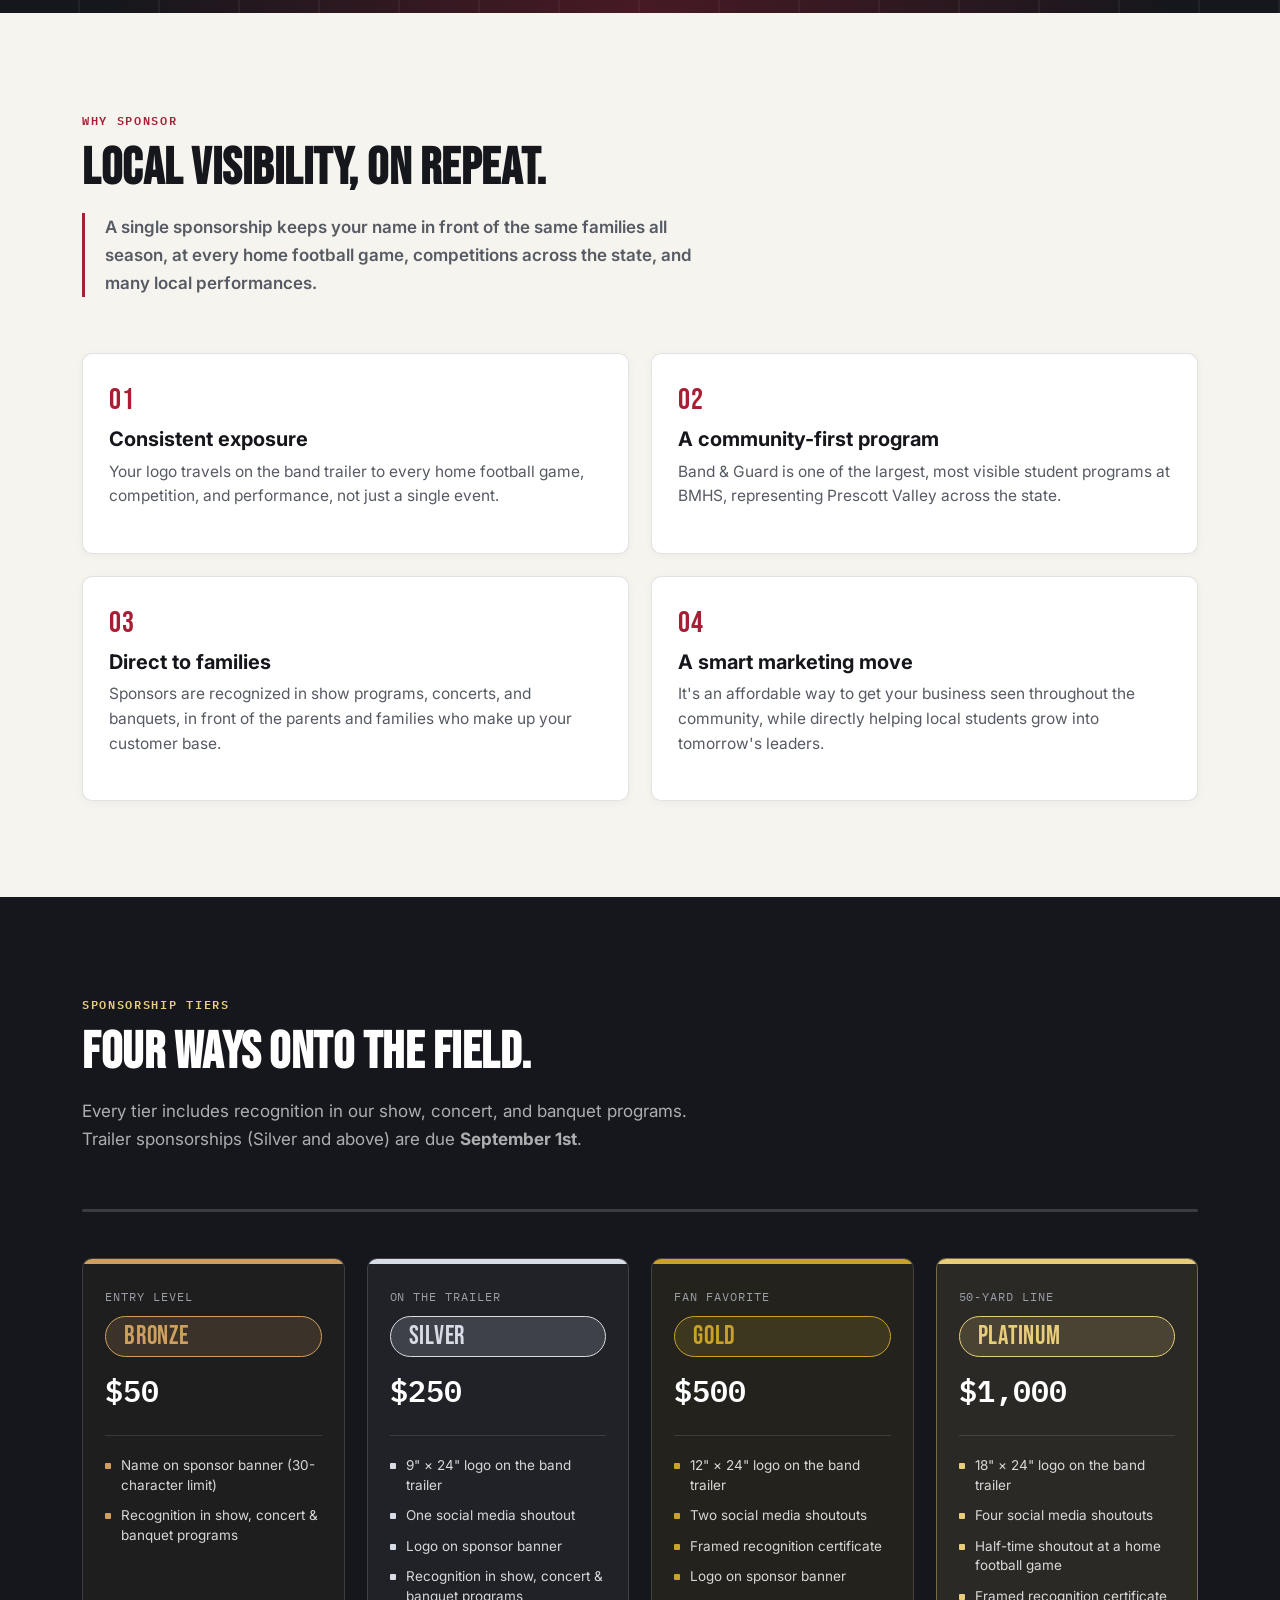
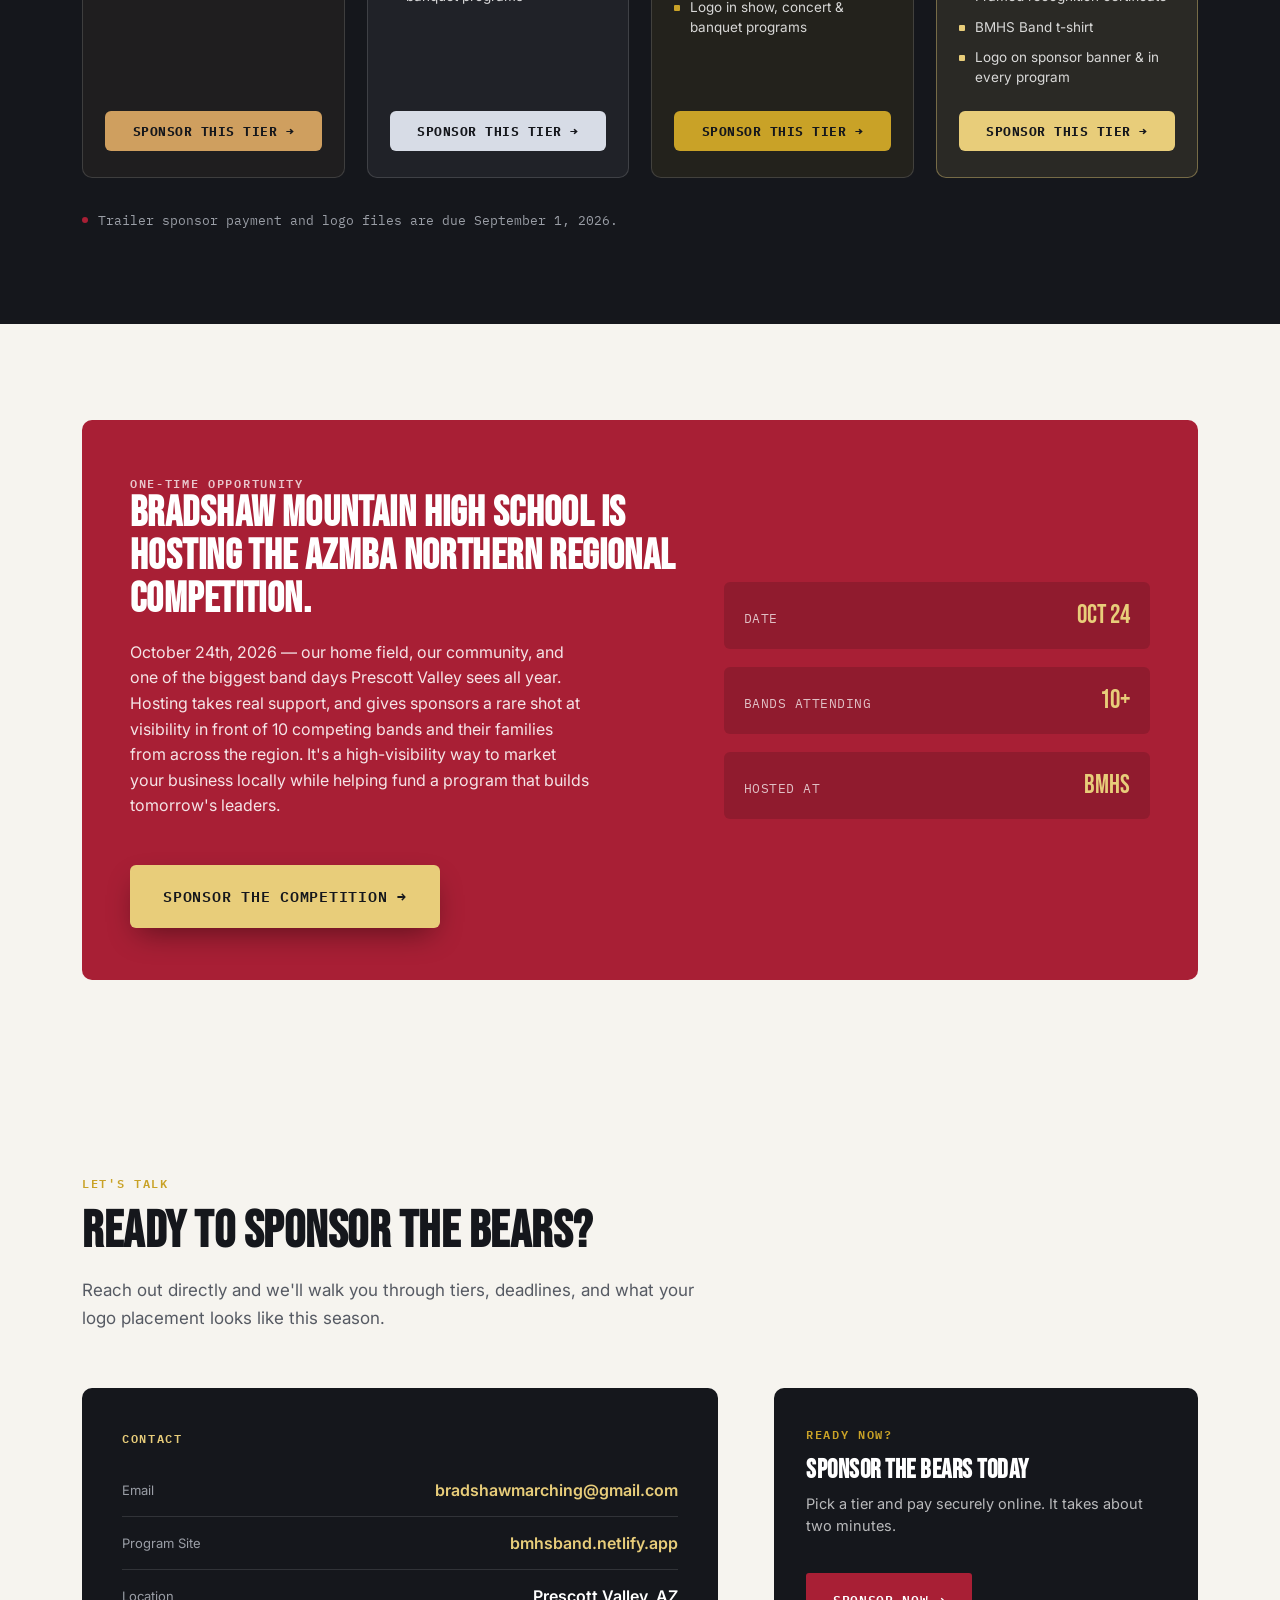
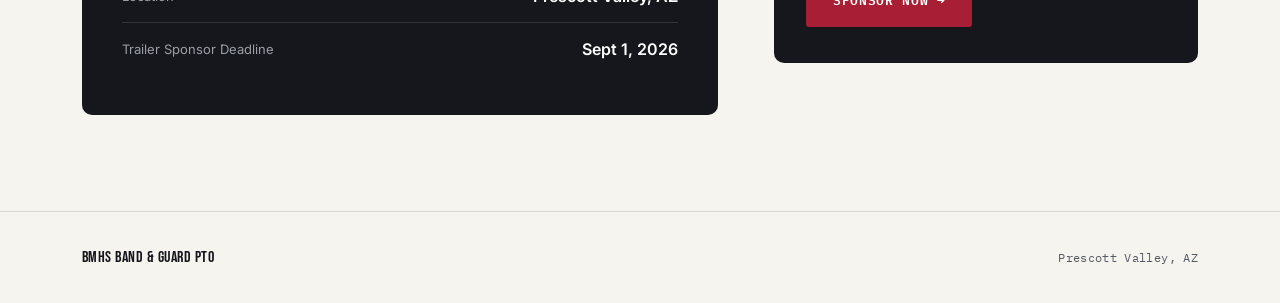
==== commit bf7799ee: "Add files via upload" ====
--- a/bmhs-sponsorship.html
+++ b/bmhs-sponsorship.html
@@ -62,12 +62,9 @@
       <span class="eyebrow">Not Every Partnership Starts With A Check</span>
       <h2>Media &amp; promotional partners</h2>
       <p>If your outlet or business helps spread the word about our events, fundraisers,
-        and season, on your website, in print, or across your social media, we'll return
-        the favor. Promotional partners get the same recognition as our paid sponsors:
-        your logo on the band trailer, in our show and concert programs, and across our
-        own social channels all season long. It's a simple trade, your reach for our
-        recognition, and it keeps both of us in front of the same Prescott Valley
-        families all year.</p>
+        and season, on your website, in print, or on social media, we'd love to return
+        the favor with shoutouts and recognition across our own channels. Reach out and
+        we'll figure out what makes sense for both of us.</p>
       <a class="btn btn-primary" href="mailto:bradshawmarching@gmail.com?subject=Media%20%26%20Promotional%20Partnership">
         <svg width="16" height="16" viewBox="0 0 24 24" fill="none" stroke="currentColor" stroke-width="2" style="flex:none"><path d="M4 4h16v16H4z"/><path d="M4 6l8 7 8-7"/></svg>
         Email Us About Partnering
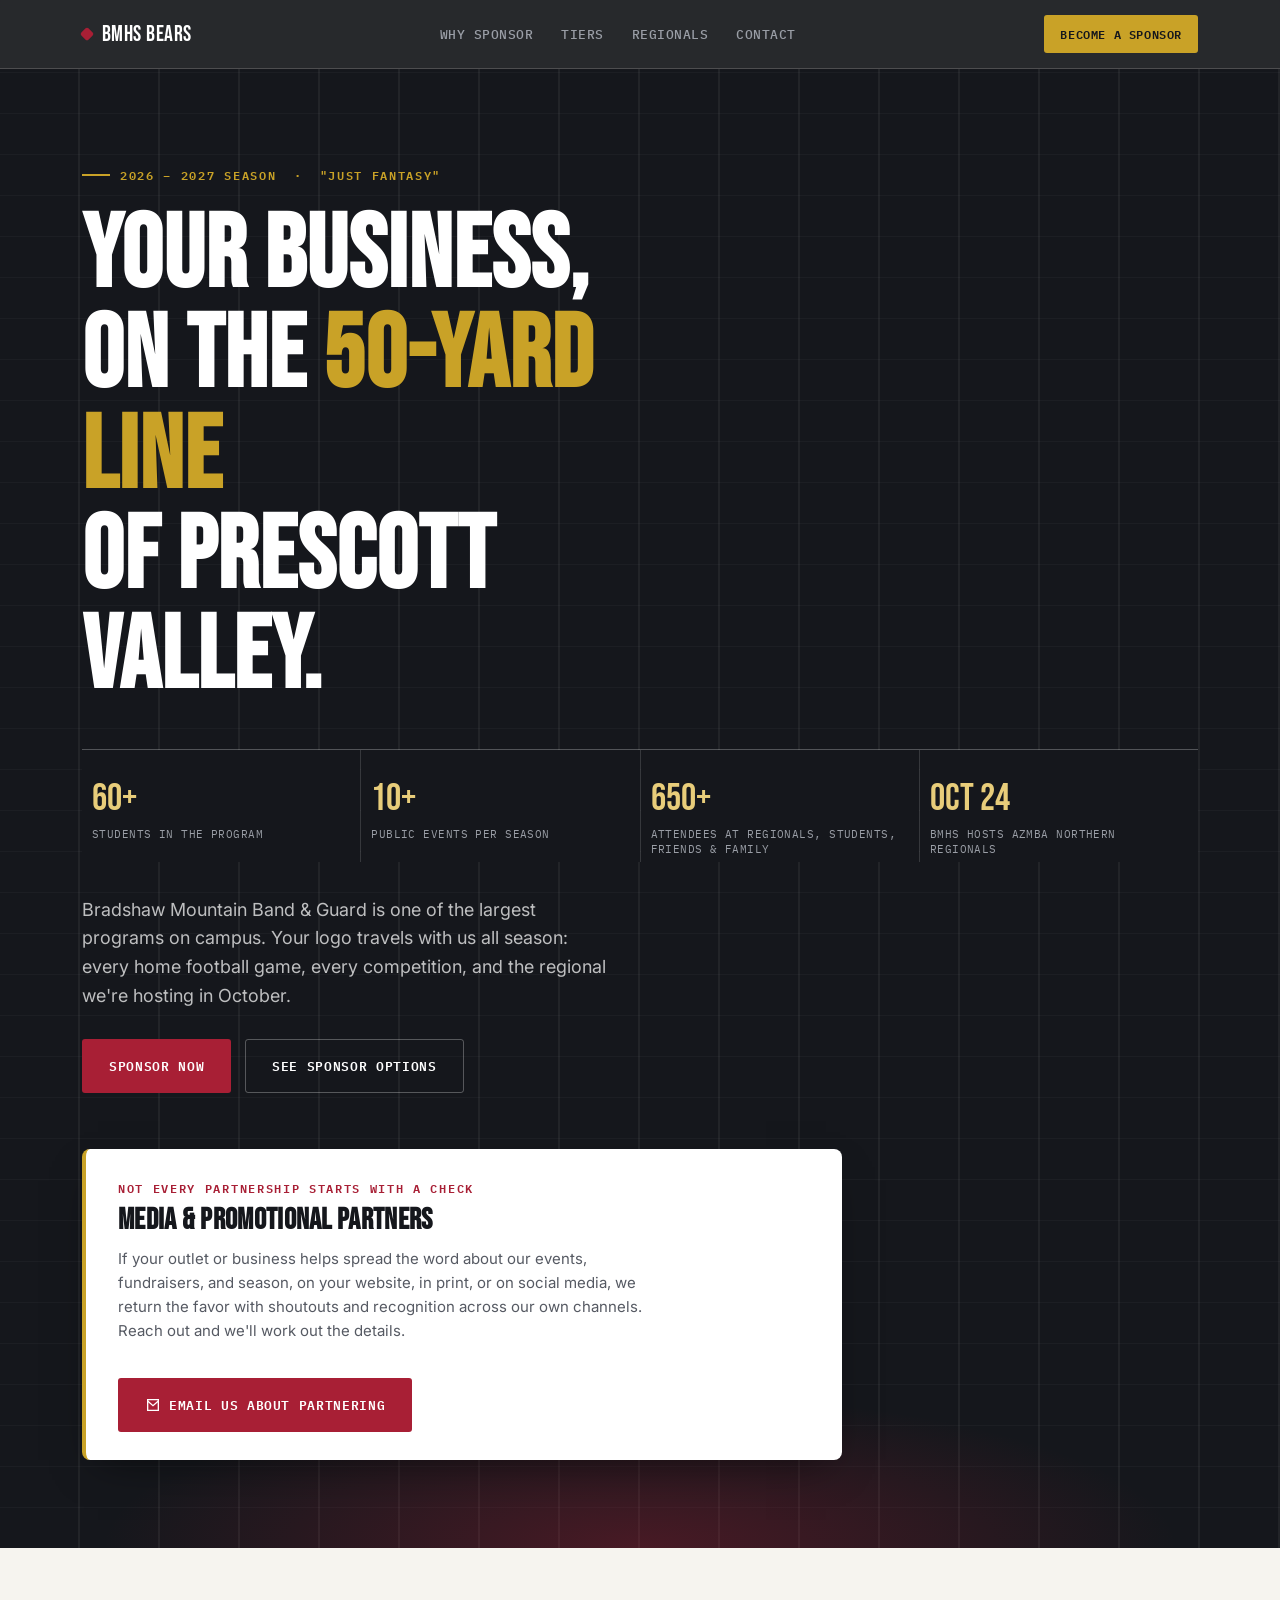
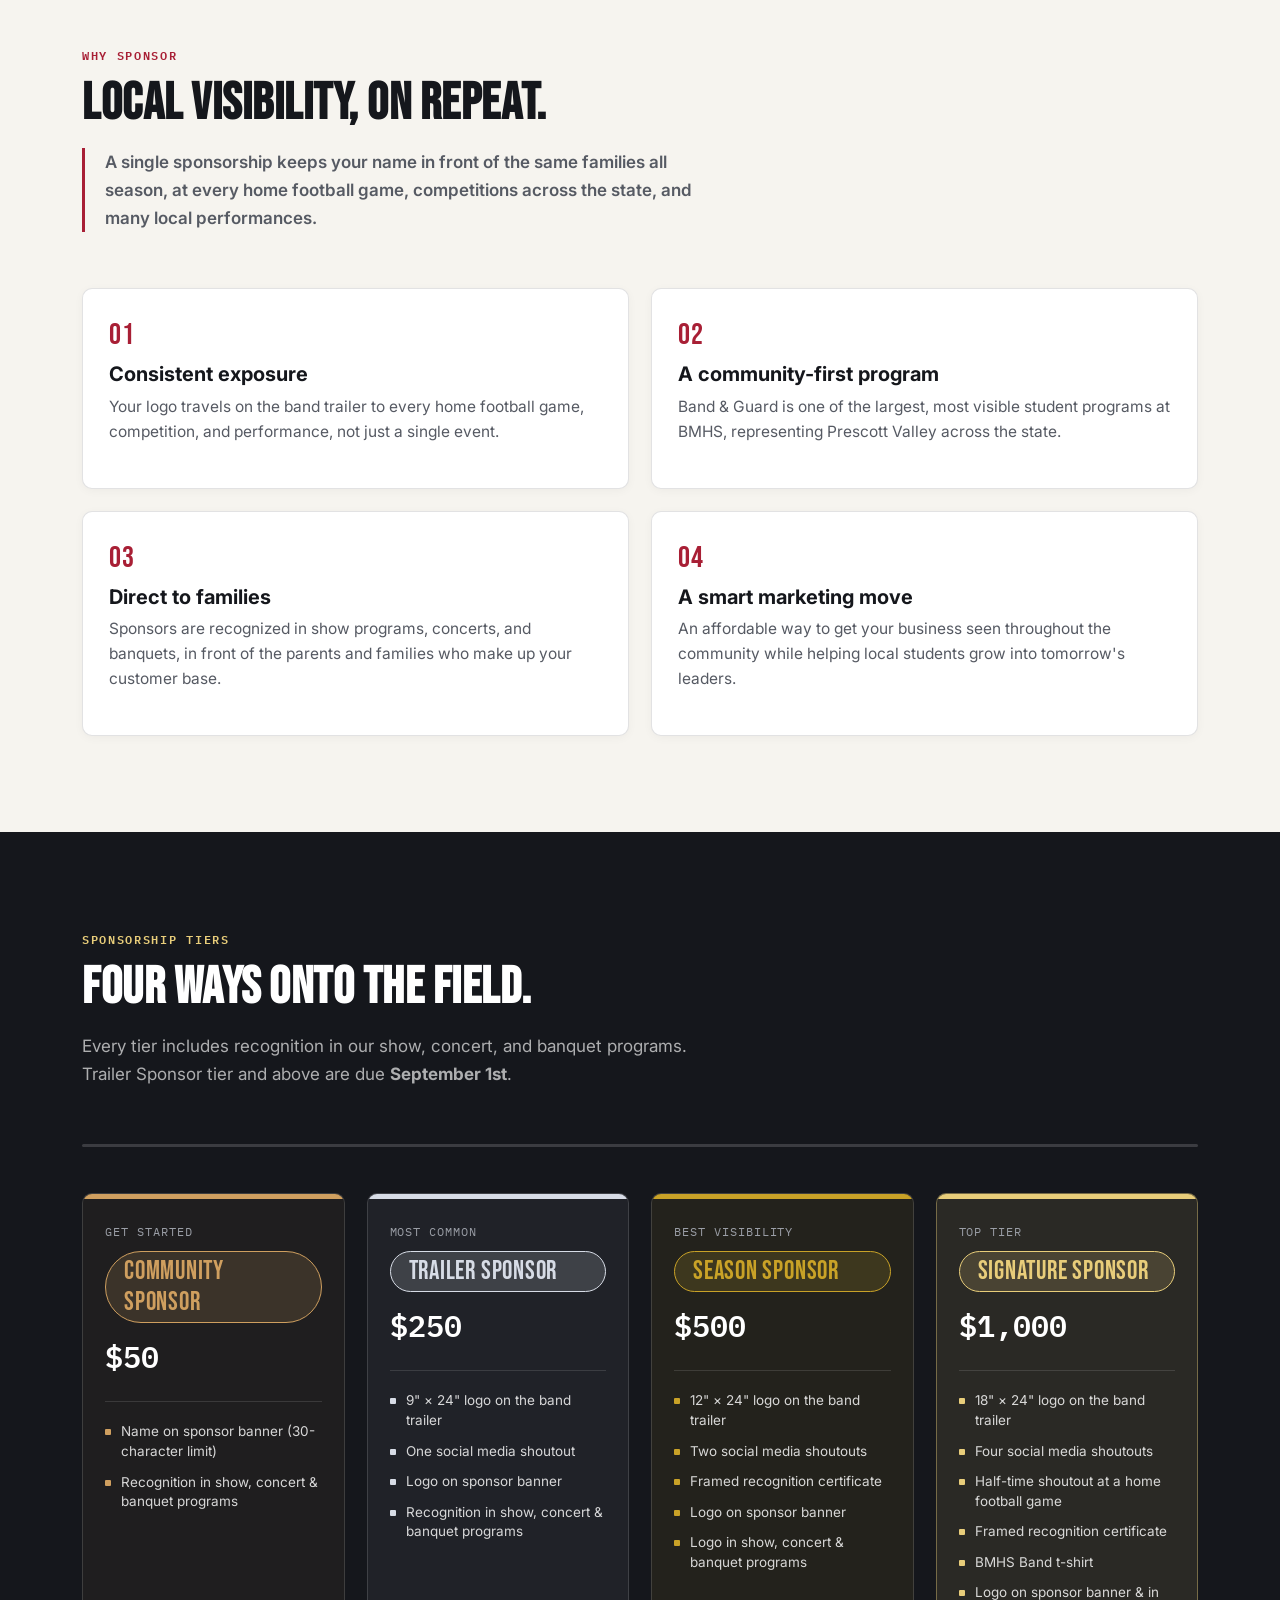
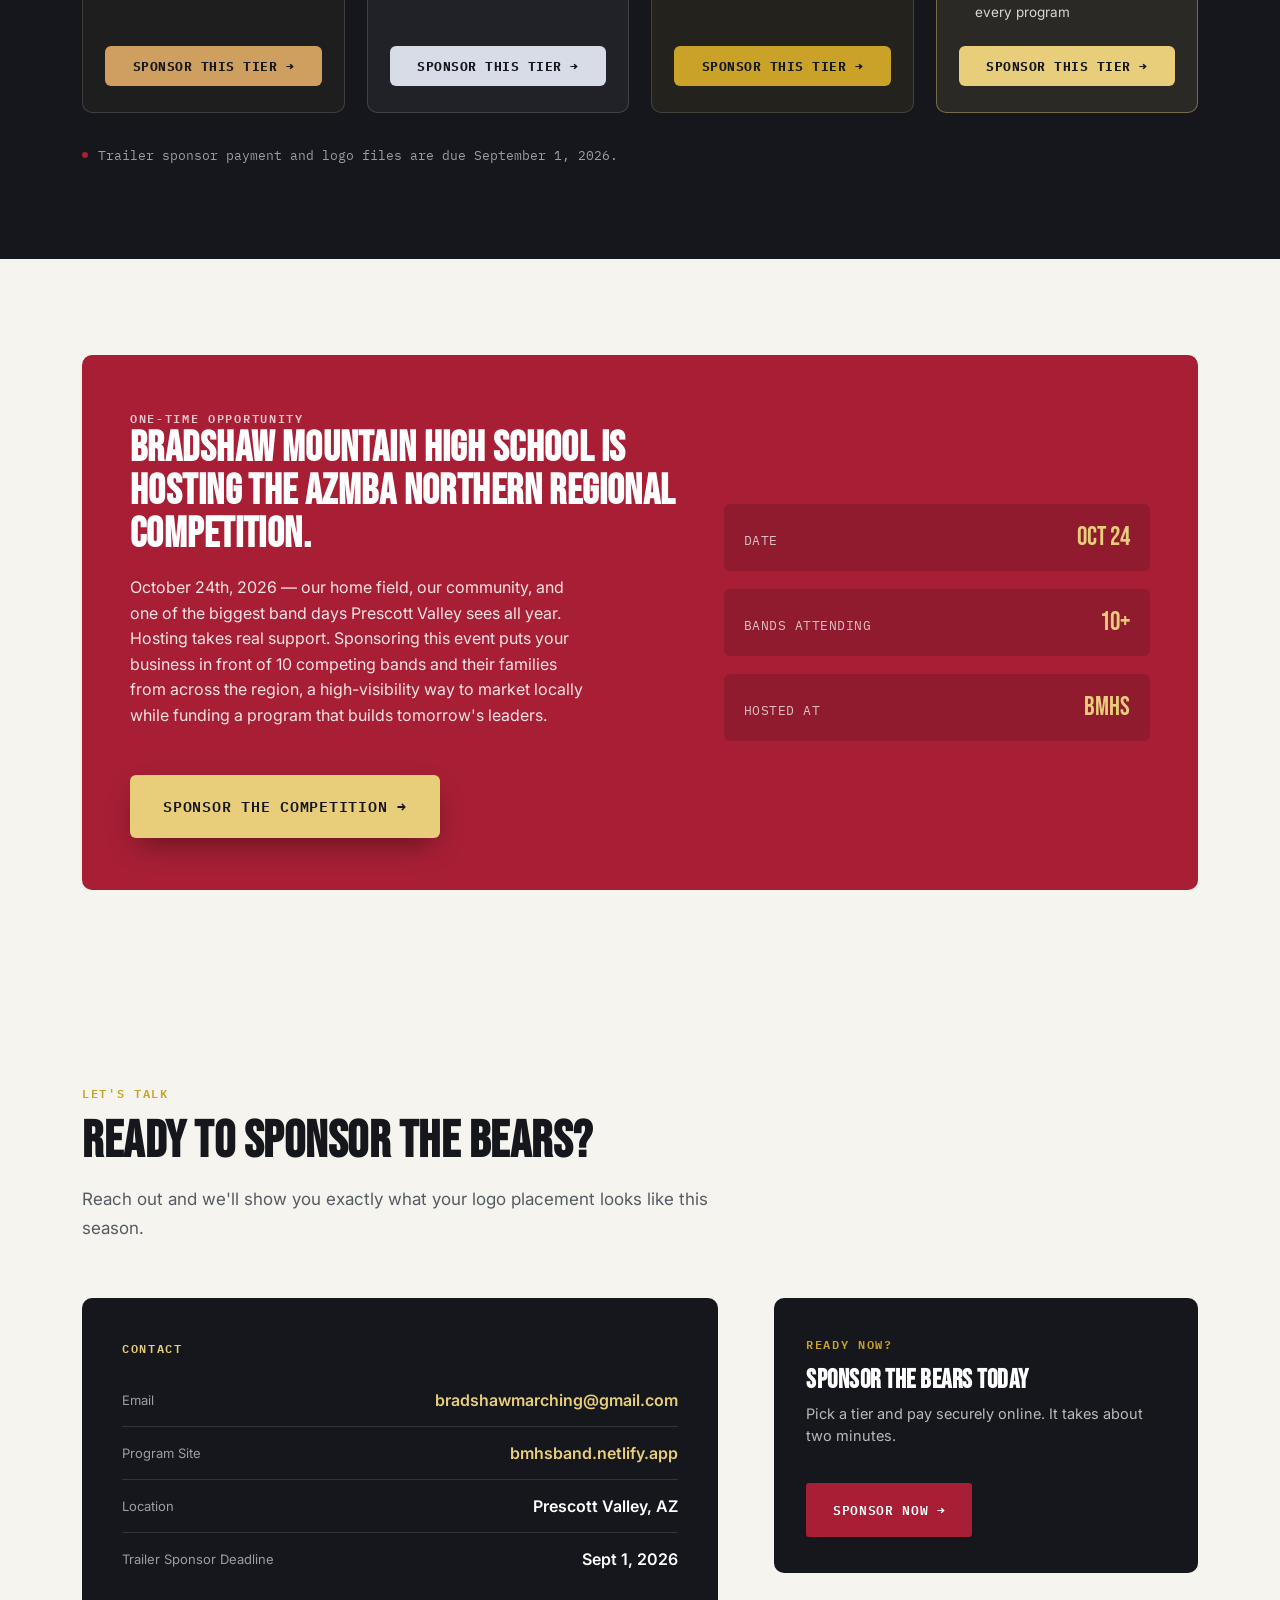
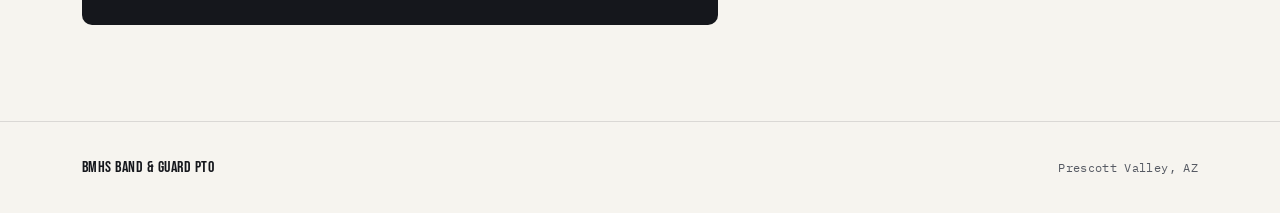
==== commit db88b3cf: "Add files via upload" ====
--- a/bmhs-sponsorship.html
+++ b/bmhs-sponsorship.html
@@ -29,42 +29,43 @@
       <span class="eyebrow">2026 – 2027 Season &nbsp;·&nbsp; "Just Fantasy"</span>
     </div>
     <h1>Your business,<br>on the <span class="accent">50-yard line</span><br>of Prescott Valley.</h1>
+
+    <div class="stat-row stat-row-top">
+      <div class="stat">
+        <div class="num">60+</div>
+        <div class="label">Students in the Program</div>
+      </div>
+      <div class="stat">
+        <div class="num">10+</div>
+        <div class="label">Public Events Per Season</div>
+      </div>
+      <div class="stat">
+        <div class="num">650+</div>
+        <div class="label">Attendees at Regionals, Students, Friends &amp; Family</div>
+      </div>
+      <div class="stat">
+        <div class="num">Oct 24</div>
+        <div class="label">BMHS Hosts AZMBA Northern Regionals</div>
+      </div>
+    </div>
+
     <p class="hero-sub">
-      The Bradshaw Mountain Marching Bears Band &amp; Guard is one of the largest programs on campus.
-      Partner with us and your name travels with the band all season long, from every home
-      football game to the AZMBA Northern Regional Competition we're hosting this October.
+      Bradshaw Mountain Band &amp; Guard is one of the largest programs on campus.
+      Your logo travels with us all season: every home football game, every competition,
+      and the regional we're hosting in October.
     </p>
     <div class="hero-actions">
       <a class="btn btn-primary" href="https://www.zeffy.com/en-US/donation-form/band-sponsorships" target="_blank" rel="noopener">Sponsor Now</a>
-      <a class="btn btn-ghost" href="#tiers">See Tier Options</a>
-    </div>
-
-    <div class="stat-row">
-      <div class="stat">
-        <div class="num">60+</div>
-        <div class="label">Students in the Program</div>
-      </div>
-      <div class="stat">
-        <div class="num">10+</div>
-        <div class="label">Public Events Per Season</div>
-      </div>
-      <div class="stat">
-        <div class="num">650+</div>
-        <div class="label">Attendees at Regionals, Students, Friends &amp; Family</div>
-      </div>
-      <div class="stat">
-        <div class="num">Oct 24</div>
-        <div class="label">BMHS Hosts AZMBA Northern Regionals</div>
-      </div>
+      <a class="btn btn-ghost" href="#tiers">See Sponsor Options</a>
     </div>
 
     <div class="media-card reveal">
       <span class="eyebrow">Not Every Partnership Starts With A Check</span>
       <h2>Media &amp; promotional partners</h2>
       <p>If your outlet or business helps spread the word about our events, fundraisers,
-        and season, on your website, in print, or on social media, we'd love to return
-        the favor with shoutouts and recognition across our own channels. Reach out and
-        we'll figure out what makes sense for both of us.</p>
+        and season, on your website, in print, or on social media, we return the favor
+        with shoutouts and recognition across our own channels. Reach out and we'll work
+        out the details.</p>
       <a class="btn btn-primary" href="mailto:bradshawmarching@gmail.com?subject=Media%20%26%20Promotional%20Partnership">
         <svg width="16" height="16" viewBox="0 0 24 24" fill="none" stroke="currentColor" stroke-width="2" style="flex:none"><path d="M4 4h16v16H4z"/><path d="M4 6l8 7 8-7"/></svg>
         Email Us About Partnering
@@ -103,8 +104,8 @@
       <div class="why-item reveal">
         <div class="mark">04</div>
         <h3>A smart marketing move</h3>
-        <p>It's an affordable way to get your business seen throughout the community, while
-          directly helping local students grow into tomorrow's leaders.</p>
+        <p>An affordable way to get your business seen throughout the community while
+          helping local students grow into tomorrow's leaders.</p>
       </div>
     </div>
   </div>
@@ -116,7 +117,7 @@
       <span class="eyebrow">Sponsorship Tiers</span>
       <h2>Four ways onto the field.</h2>
       <p>Every tier includes recognition in our show, concert, and banquet programs.
-        Trailer sponsorships (Silver and above) are due <strong>September 1st</strong>.</p>
+        Trailer Sponsor tier and above are due <strong>September 1st</strong>.</p>
     </div>
 
     <div class="yard-rail" aria-hidden="true"></div>
@@ -124,8 +125,8 @@
     <div class="tier-track">
 
       <a class="tier-card reveal" data-tier="bronze" href="https://www.zeffy.com/en-US/donation-form/band-sponsorships" target="_blank" rel="noopener">
-        <div class="tier-yard">ENTRY LEVEL</div>
-        <div class="tier-name">Bronze</div>
+        <div class="tier-yard">GET STARTED</div>
+        <div class="tier-name">Community Sponsor</div>
         <div class="tier-price">$50</div>
         <ul class="tier-list">
           <li>Name on sponsor banner (30-character limit)</li>
@@ -135,8 +136,8 @@
       </a>
 
       <a class="tier-card reveal" data-tier="silver" href="https://www.zeffy.com/en-US/donation-form/band-sponsorships" target="_blank" rel="noopener">
-        <div class="tier-yard">ON THE TRAILER</div>
-        <div class="tier-name">Silver</div>
+        <div class="tier-yard">MOST COMMON</div>
+        <div class="tier-name">Trailer Sponsor</div>
         <div class="tier-price">$250</div>
         <ul class="tier-list">
           <li>9" × 24" logo on the band trailer</li>
@@ -148,8 +149,8 @@
       </a>
 
       <a class="tier-card reveal" data-tier="gold" href="https://www.zeffy.com/en-US/donation-form/band-sponsorships" target="_blank" rel="noopener">
-        <div class="tier-yard">FAN FAVORITE</div>
-        <div class="tier-name">Gold</div>
+        <div class="tier-yard">BEST VISIBILITY</div>
+        <div class="tier-name">Season Sponsor</div>
         <div class="tier-price">$500</div>
         <ul class="tier-list">
           <li>12" × 24" logo on the band trailer</li>
@@ -162,8 +163,8 @@
       </a>
 
       <a class="tier-card reveal" data-tier="platinum" href="https://www.zeffy.com/en-US/donation-form/band-sponsorships" target="_blank" rel="noopener">
-        <div class="tier-yard">50-YARD LINE</div>
-        <div class="tier-name">Platinum</div>
+        <div class="tier-yard">TOP TIER</div>
+        <div class="tier-name">Signature Sponsor</div>
         <div class="tier-price">$1,000</div>
         <ul class="tier-list">
           <li>18" × 24" logo on the band trailer</li>
@@ -192,11 +193,10 @@
         <span class="eyebrow" style="color:rgba(255,255,255,0.75)">One-Time Opportunity</span>
         <h2>Bradshaw Mountain High School is hosting the AZMBA Northern Regional Competition.</h2>
         <p>October 24th, 2026 &mdash; our home field, our community, and one of the biggest
-          band days Prescott Valley sees all year. Hosting takes real support, and
-          gives sponsors a rare shot at visibility in front of 10 competing bands
-          and their families from across the region. It's a high-visibility way to
-          market your business locally while helping fund a program that builds
-          tomorrow's leaders.</p>
+          band days Prescott Valley sees all year. Hosting takes real support. Sponsoring
+          this event puts your business in front of 10 competing bands and their families
+          from across the region, a high-visibility way to market locally while funding a
+          program that builds tomorrow's leaders.</p>
         <a class="btn btn-championship" href="https://www.zeffy.com/en-US/donation-form/band-sponsorships" target="_blank" rel="noopener">Sponsor the Competition →</a>
       </div>
       <div class="callout-stats">
@@ -222,8 +222,7 @@
     <div class="section-head reveal">
       <span class="eyebrow">Let's Talk</span>
       <h2>Ready to sponsor the Bears?</h2>
-      <p>Reach out directly and we'll walk you through tiers, deadlines, and what
-        your logo placement looks like this season.</p>
+      <p>Reach out and we'll show you exactly what your logo placement looks like this season.</p>
     </div>
 
     <div class="contact reveal">
--- a/bmhs-sponsorship.css
+++ b/bmhs-sponsorship.css
@@ -190,13 +190,13 @@
   line-height: 1.6;
   color: rgba(255,255,255,0.72);
   max-width: 48ch;
-  margin-top: 26px;
+  margin-top: 34px;
 }
 
 .hero-actions {
   display: flex;
   gap: 14px;
-  margin-top: 40px;
+  margin-top: 28px;
   flex-wrap: wrap;
 }
 
@@ -227,7 +227,7 @@
   grid-template-columns: repeat(4, 1fr);
   gap: 1px;
   background: rgba(255,255,255,0.14);
-  margin-top: 72px;
+  margin-top: 40px;
   border-top: 1px solid rgba(255,255,255,0.14);
 }
 
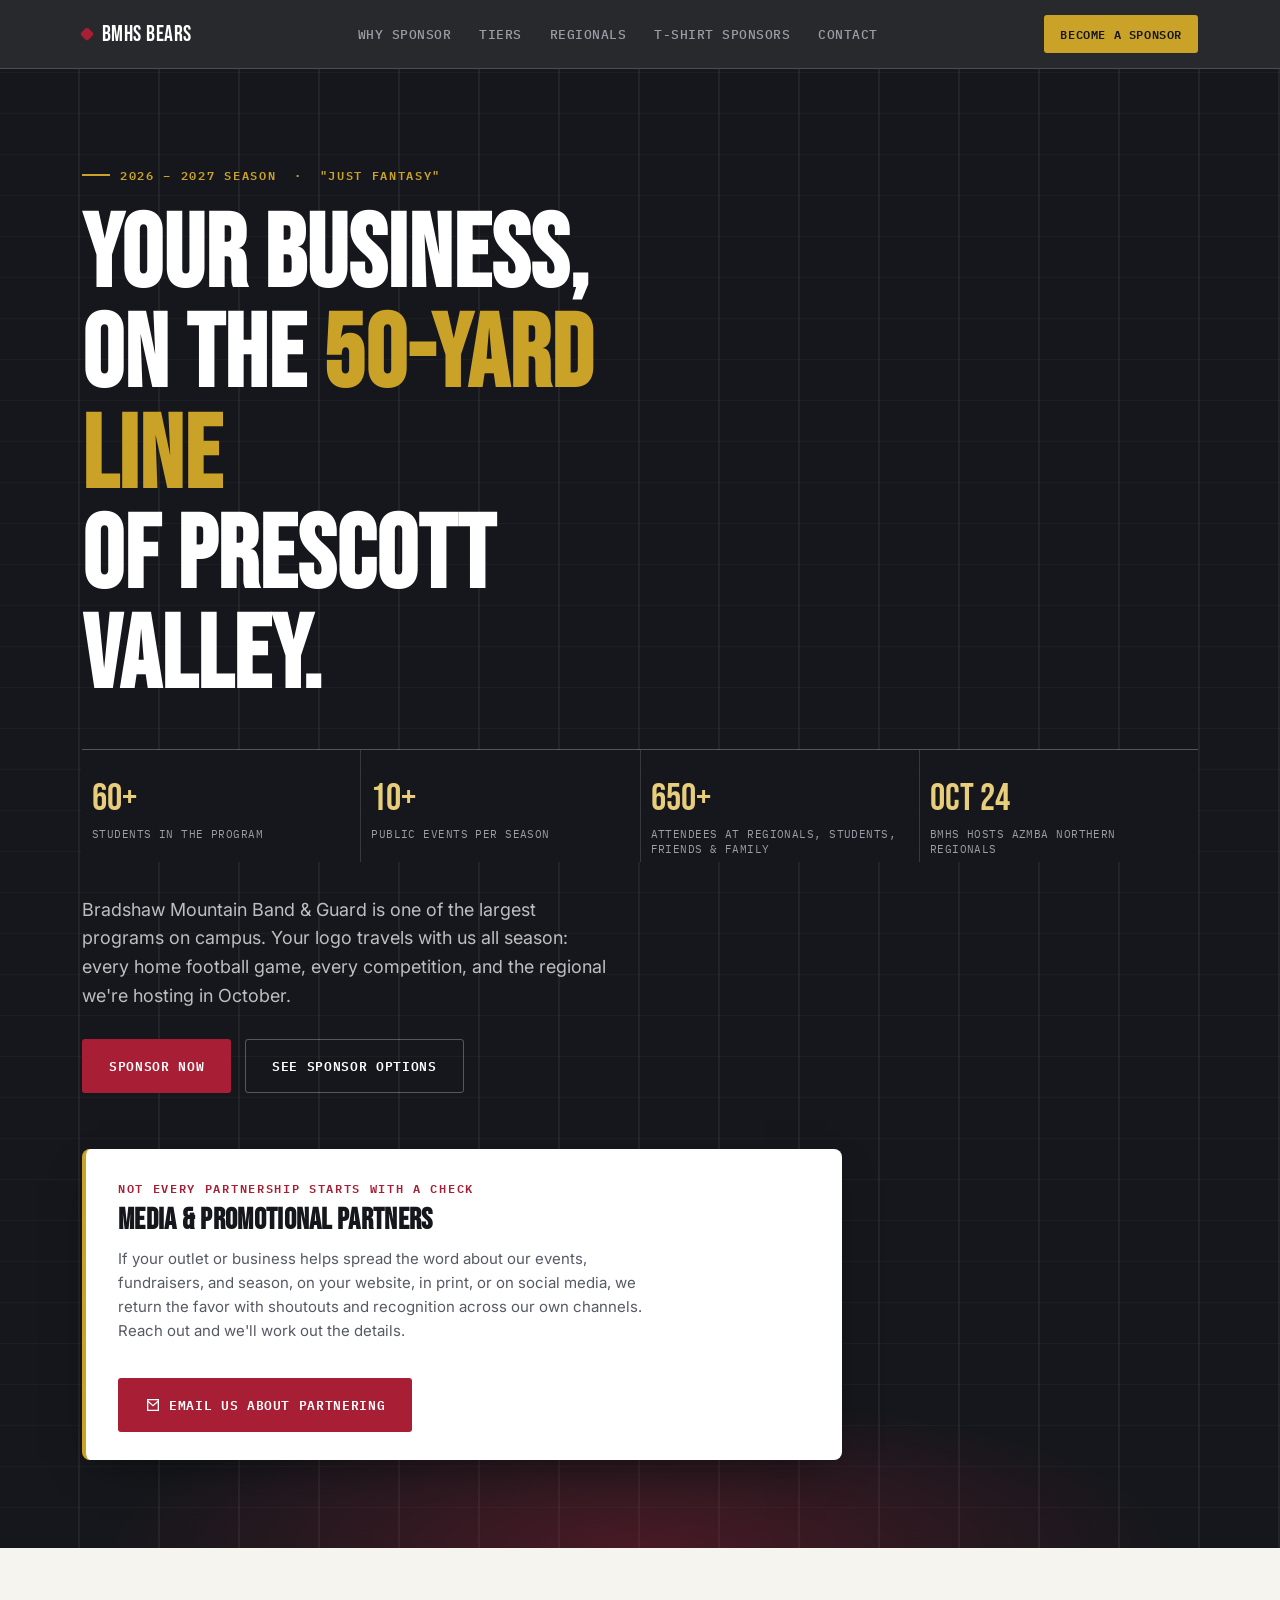
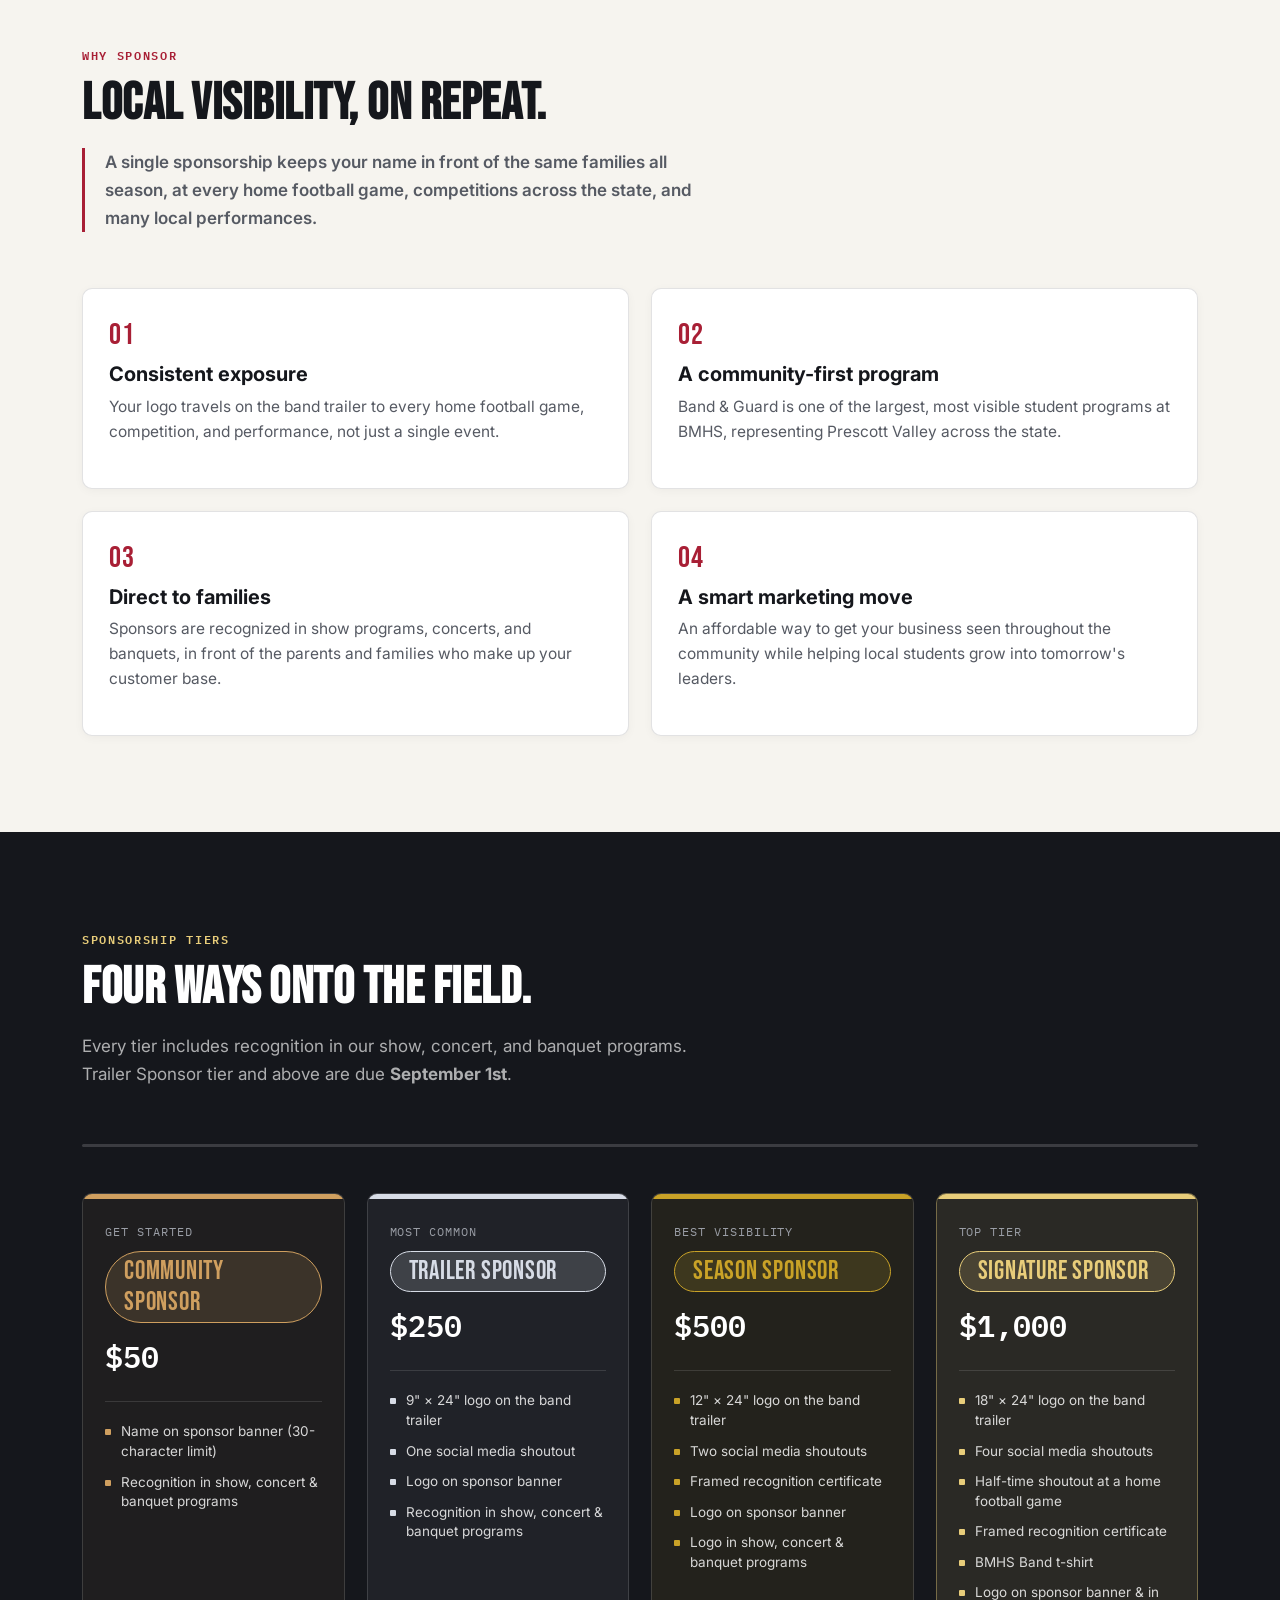
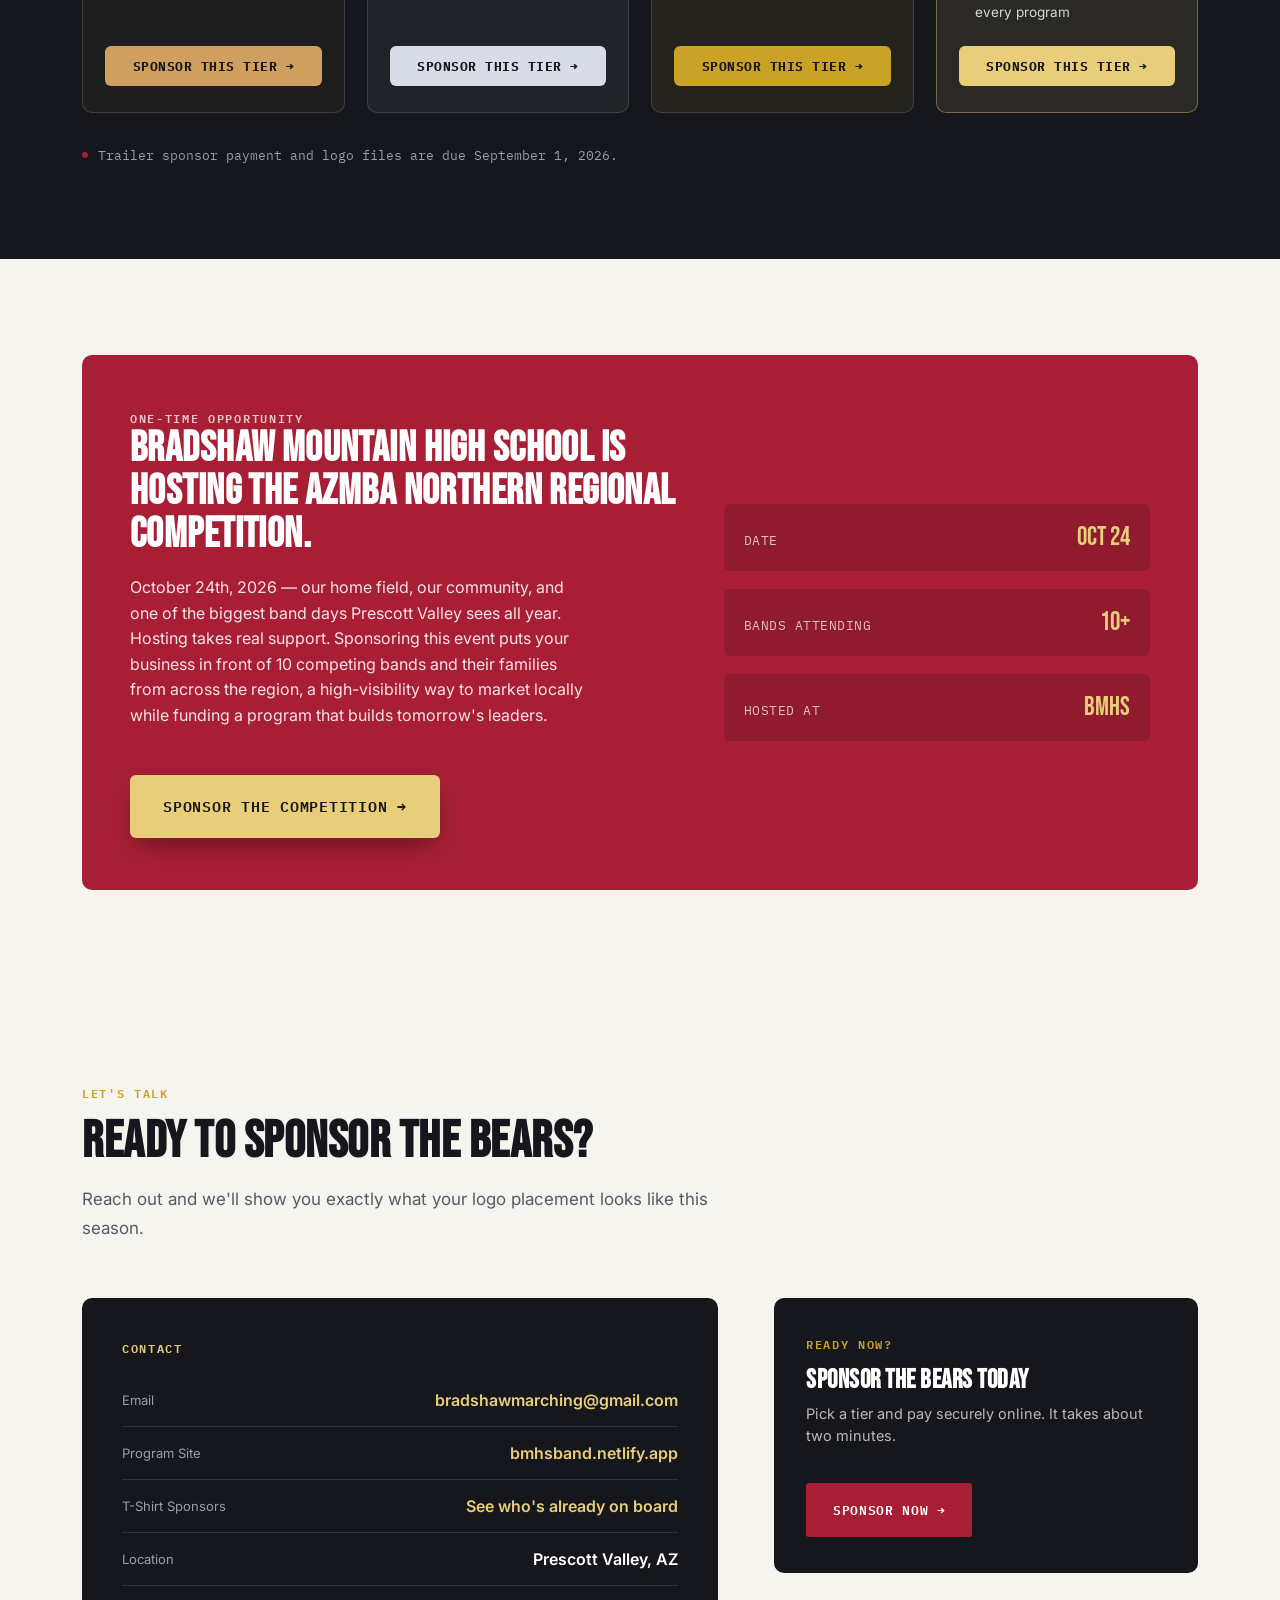
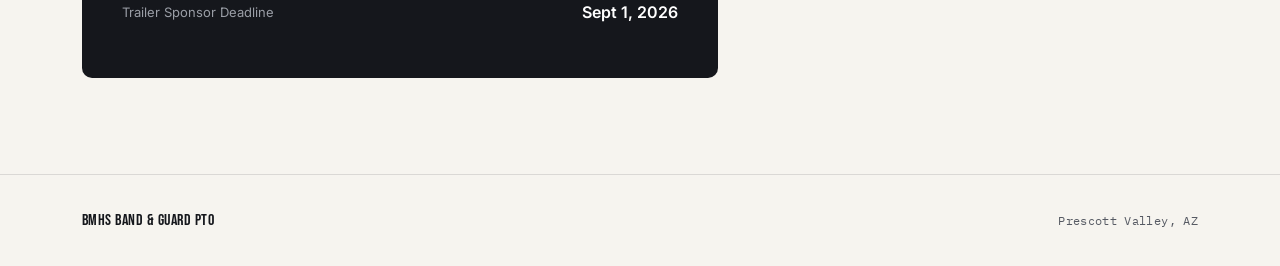
==== commit 0f13541d: "Add files via upload" ====
--- a/bmhs-sponsorship.html
+++ b/bmhs-sponsorship.html
@@ -16,9 +16,11 @@
       <a href="#why">Why Sponsor</a>
       <a href="#tiers">Tiers</a>
       <a href="#championship">Regionals</a>
+      <a href="bmhs-sponsors.html">T-Shirt Sponsors</a>
       <a href="#contact">Contact</a>
     </nav>
     <a class="header-cta" href="https://www.zeffy.com/en-US/donation-form/band-sponsorships" target="_blank" rel="noopener">Become a Sponsor</a>
+    <button class="nav-toggle" aria-label="Open menu" aria-expanded="false"><span></span></button>
   </div>
 </header>
 
@@ -237,6 +239,10 @@
           <span class="v"><a href="https://bmhsband.netlify.app" target="_blank" rel="noopener">bmhsband.netlify.app</a></span>
         </div>
         <div class="contact-row">
+          <span class="k">T-Shirt Sponsors</span>
+          <span class="v"><a href="bmhs-sponsors.html">See who's already on board</a></span>
+        </div>
+        <div class="contact-row">
           <span class="k">Location</span>
           <span class="v">Prescott Valley, AZ</span>
         </div>
--- a/bmhs-sponsorship.css
+++ b/bmhs-sponsorship.css
@@ -121,6 +121,39 @@
 .site-header nav a:hover,
 .site-header nav a:focus-visible { color: #fff; }
 
+.nav-toggle {
+  display: none;
+  background: none;
+  border: 1px solid rgba(255,255,255,0.25);
+  border-radius: 4px;
+  width: 38px;
+  height: 34px;
+  padding: 0;
+  cursor: pointer;
+  align-items: center;
+  justify-content: center;
+  flex: none;
+}
+
+.nav-toggle span,
+.nav-toggle span::before,
+.nav-toggle span::after {
+  content: '';
+  display: block;
+  width: 18px;
+  height: 2px;
+  background: #fff;
+  position: relative;
+  transition: transform 0.2s ease, opacity 0.2s ease;
+}
+
+.nav-toggle span::before { position: absolute; top: -6px; }
+.nav-toggle span::after { position: absolute; top: 6px; }
+
+.site-header.nav-open .nav-toggle span { background: transparent; }
+.site-header.nav-open .nav-toggle span::before { transform: translateY(6px) rotate(45deg); }
+.site-header.nav-open .nav-toggle span::after { transform: translateY(-6px) rotate(-45deg); }
+
 .header-cta {
   font-family: var(--mono);
   font-size: 12px;
@@ -724,7 +757,24 @@
   .callout { grid-template-columns: 1fr; padding: 36px 26px; }
   .contact { grid-template-columns: 1fr; }
   .stat-row { grid-template-columns: 1fr 1fr; gap: 1px; }
-  .site-header nav { display: none; }
+  .site-header .wrap { flex-wrap: wrap; }
+  .nav-toggle { display: flex; }
+  .site-header nav {
+    display: none;
+    flex-direction: column;
+    gap: 0;
+    width: 100%;
+    order: 3;
+    border-top: 1px solid rgba(255,255,255,0.14);
+    margin-top: 14px;
+    padding-top: 10px;
+  }
+  .site-header.nav-open nav { display: flex; }
+  .site-header nav a {
+    padding: 12px 4px;
+    border-bottom: 1px solid rgba(255,255,255,0.08);
+    font-size: 13px;
+  }
 }
 
 @media (max-width: 560px) {
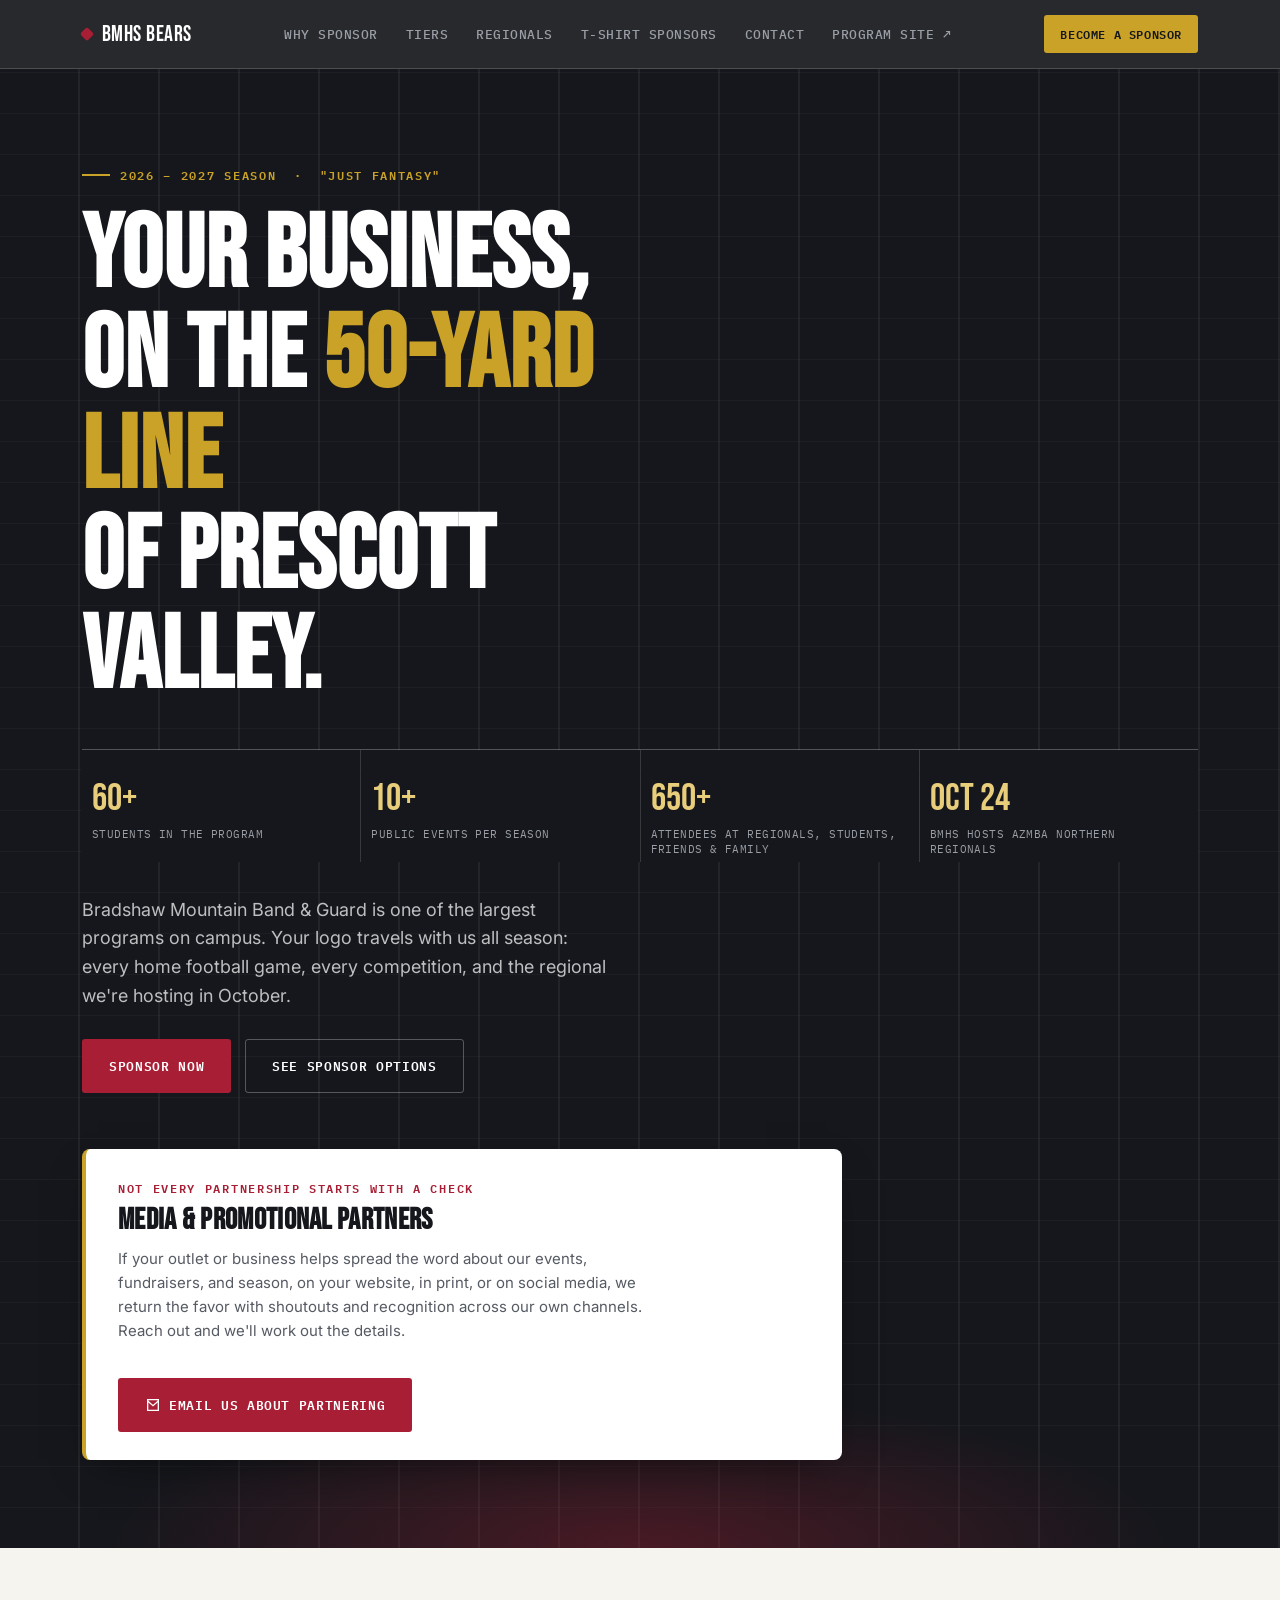
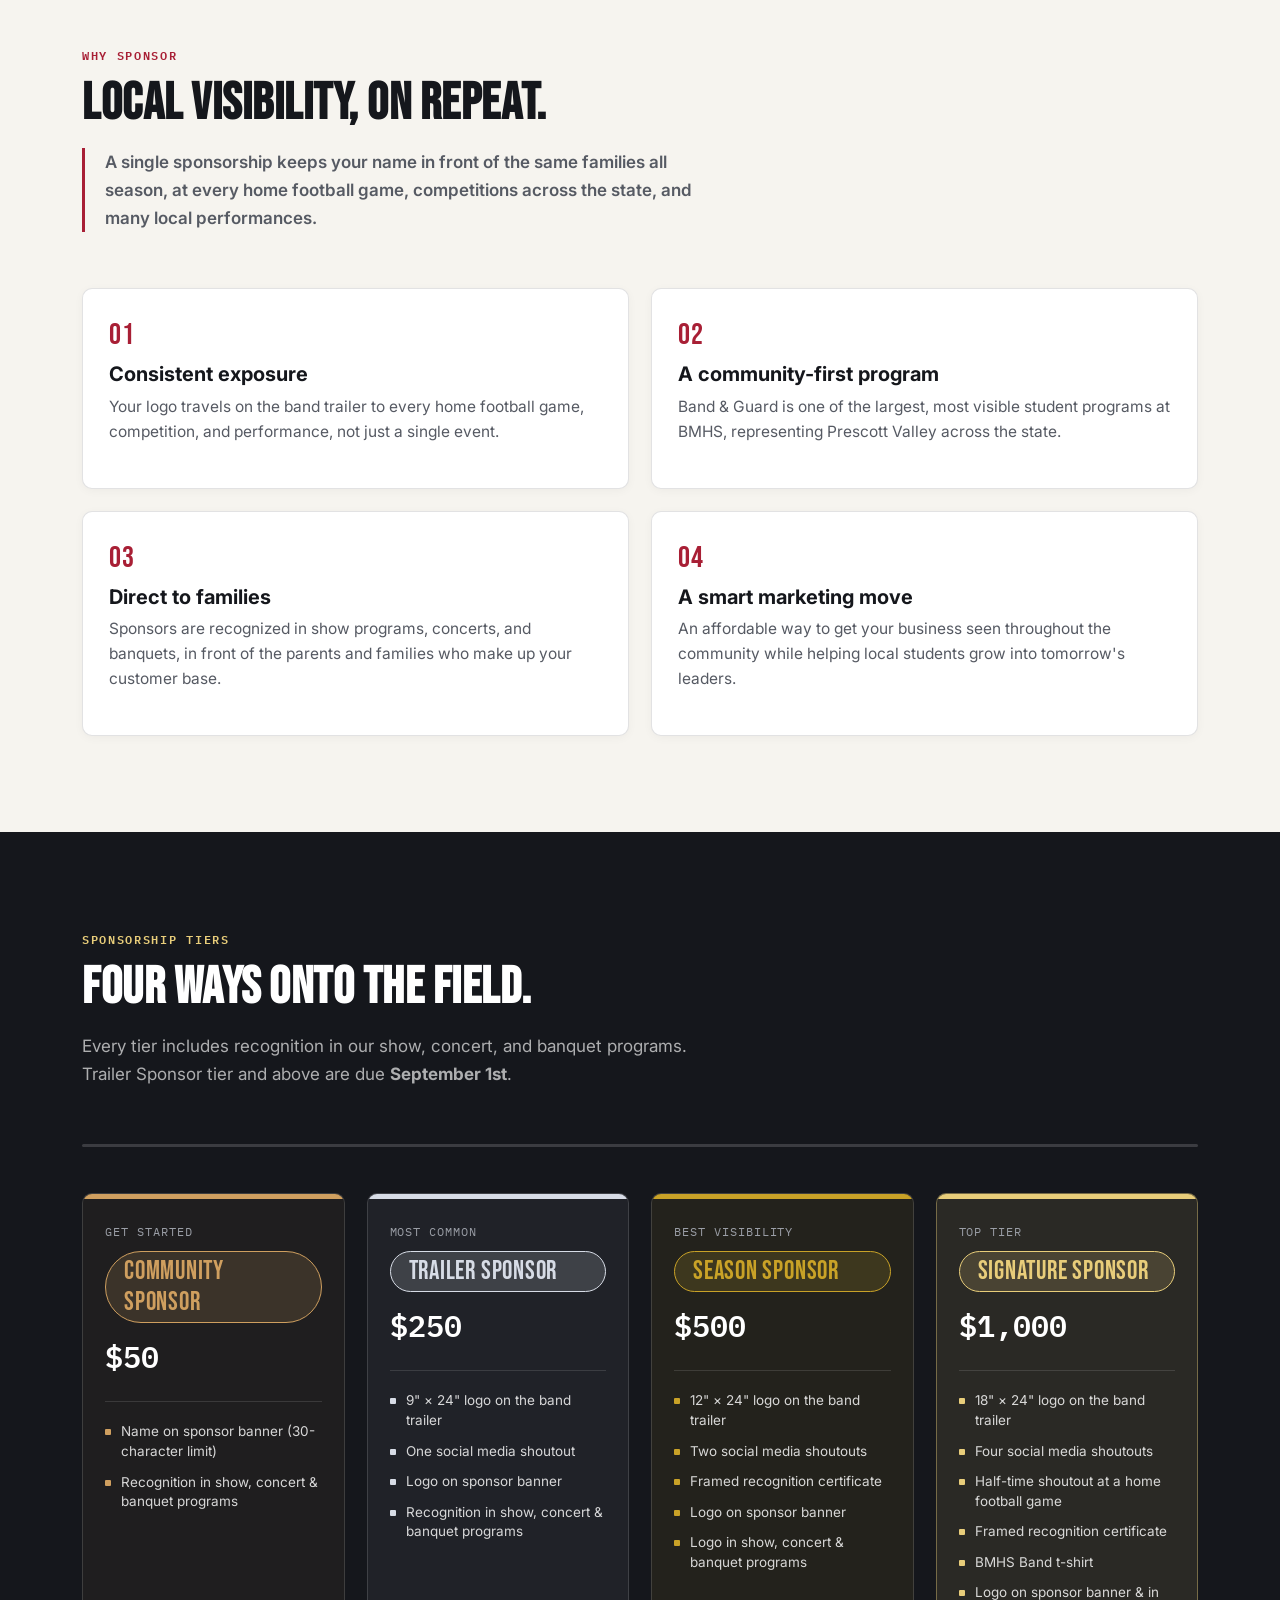
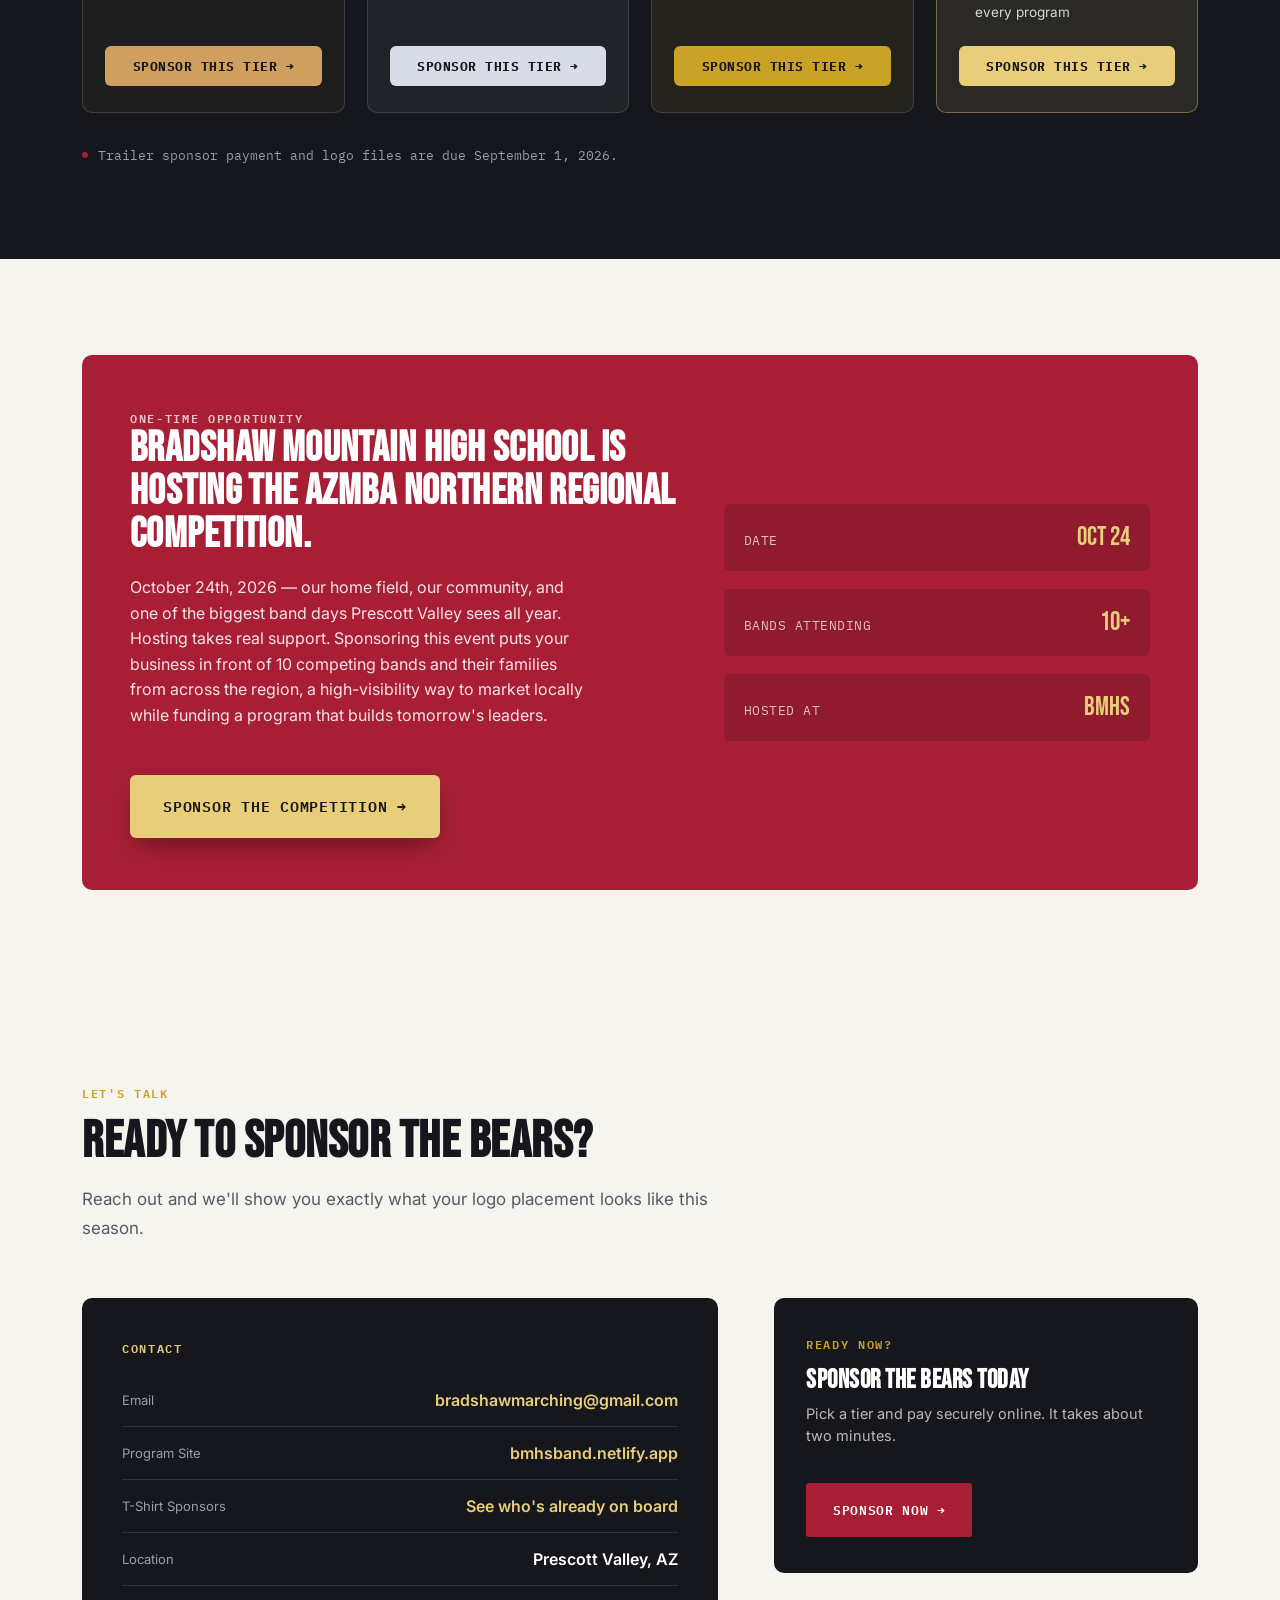
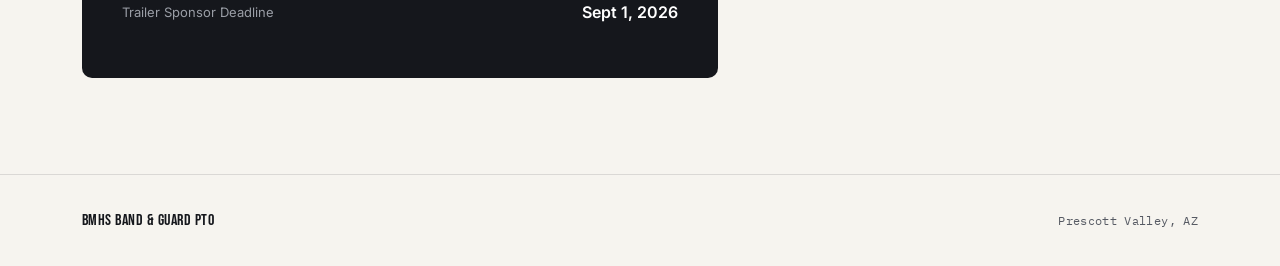
==== commit 59e3d94b: "Add files via upload" ====
--- a/bmhs-sponsorship.html
+++ b/bmhs-sponsorship.html
@@ -18,6 +18,7 @@
       <a href="#championship">Regionals</a>
       <a href="bmhs-sponsors.html">T-Shirt Sponsors</a>
       <a href="#contact">Contact</a>
+      <a href="https://bmhsband.netlify.app" target="_blank" rel="noopener">Program Site ↗</a>
     </nav>
     <a class="header-cta" href="https://www.zeffy.com/en-US/donation-form/band-sponsorships" target="_blank" rel="noopener">Become a Sponsor</a>
     <button class="nav-toggle" aria-label="Open menu" aria-expanded="false"><span></span></button>
--- a/bmhs-sponsorship.css
+++ b/bmhs-sponsorship.css
@@ -765,16 +765,20 @@
     gap: 0;
     width: 100%;
     order: 3;
-    border-top: 1px solid rgba(255,255,255,0.14);
+    background: #0e0f13;
+    border: 1px solid rgba(255,255,255,0.14);
+    border-radius: 8px;
     margin-top: 14px;
-    padding-top: 10px;
+    padding: 6px 14px;
   }
   .site-header.nav-open nav { display: flex; }
   .site-header nav a {
-    padding: 12px 4px;
-    border-bottom: 1px solid rgba(255,255,255,0.08);
-    font-size: 13px;
+    padding: 14px 4px;
+    border-bottom: 1px solid rgba(255,255,255,0.1);
+    font-size: 13.5px;
+    color: #fff;
   }
+  .site-header nav a:last-child { border-bottom: none; }
 }
 
 @media (max-width: 560px) {
